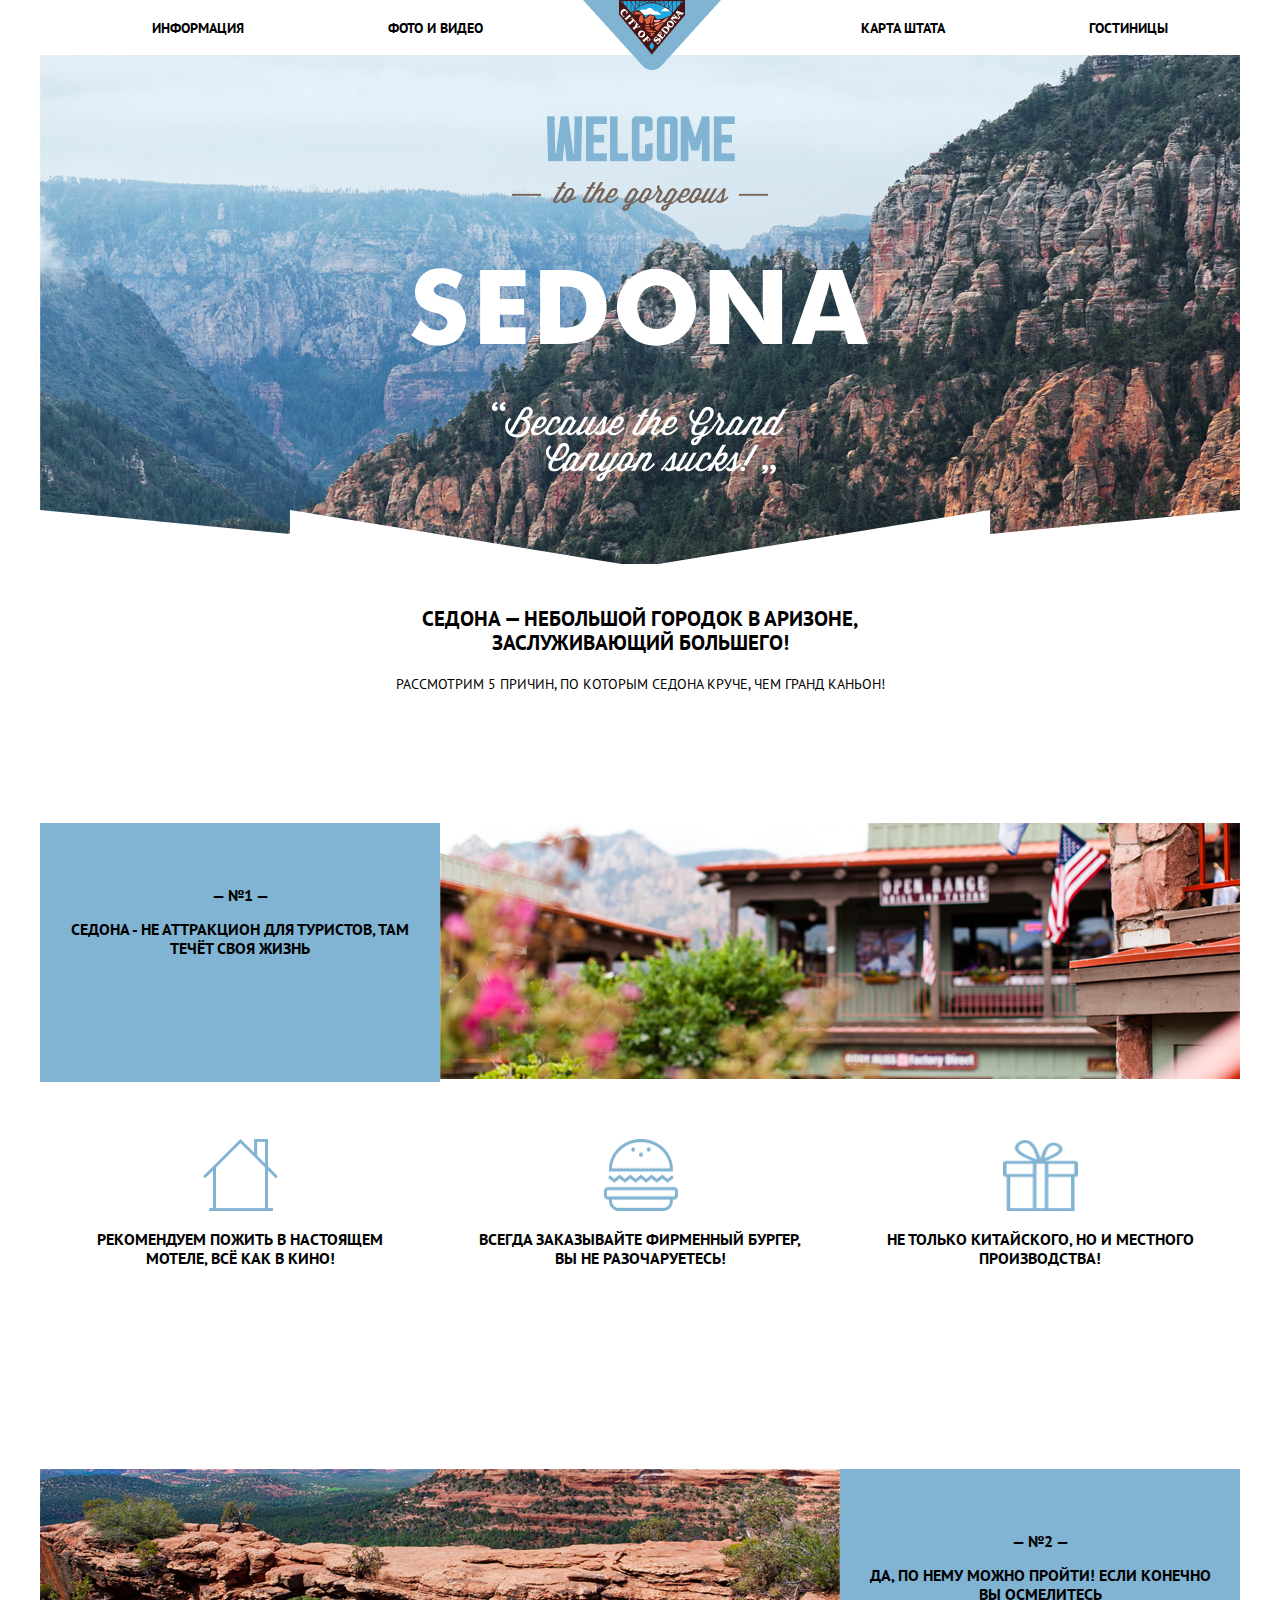
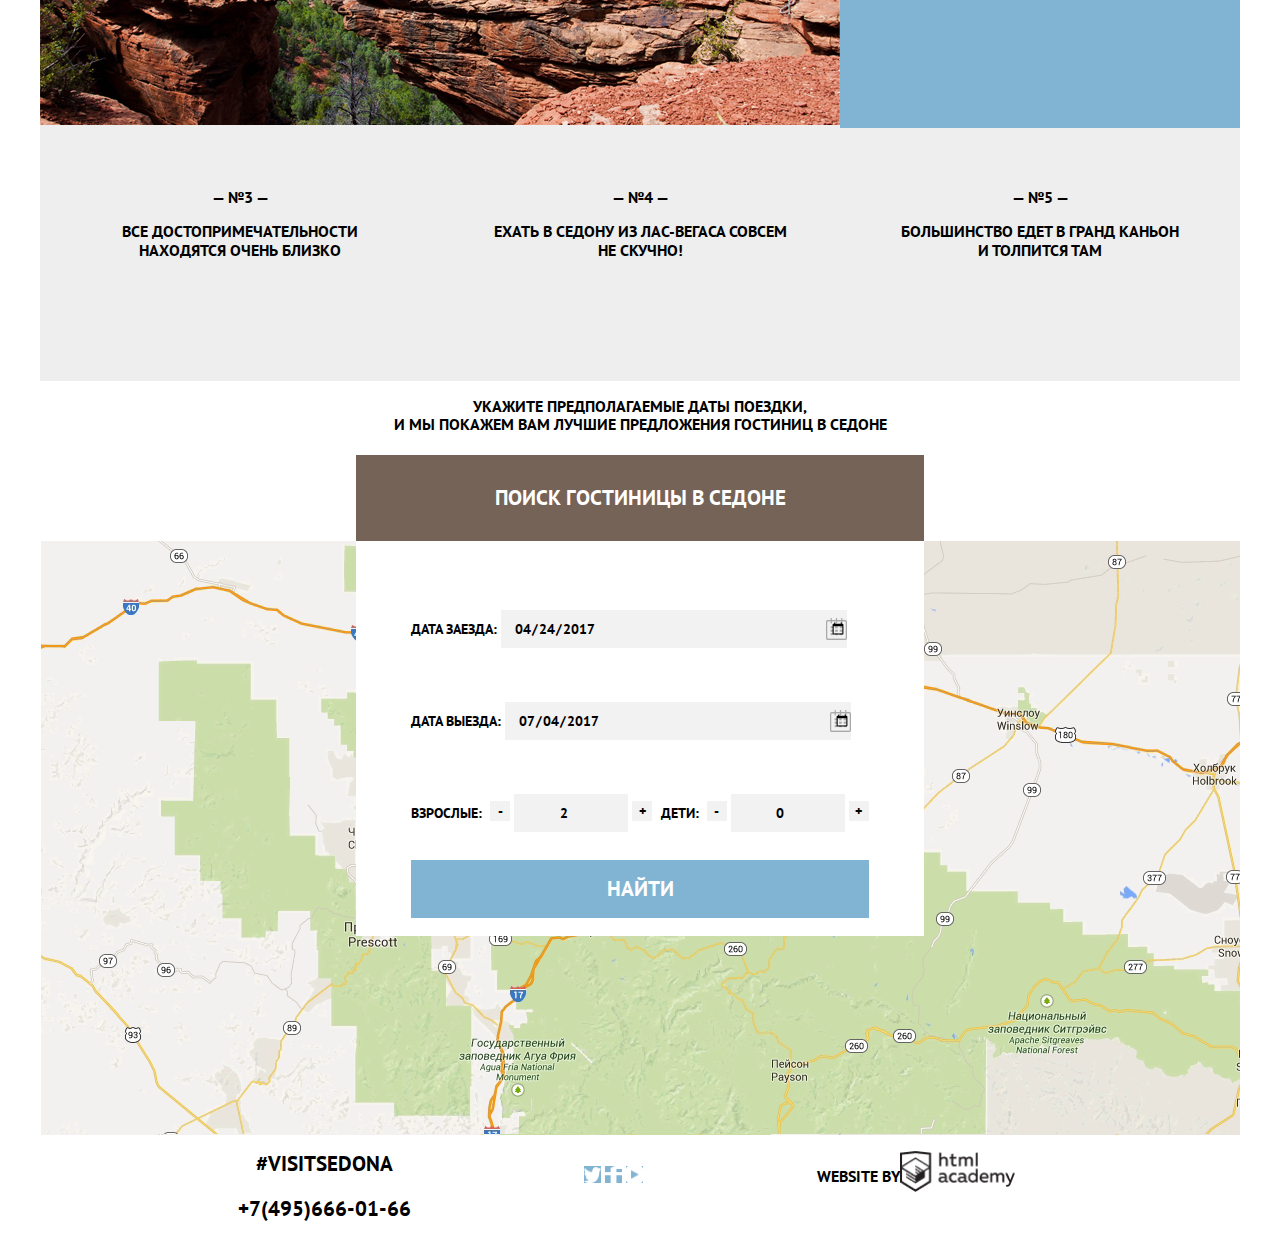
==== index.html @ da7f5125 "на проверку 2" ====
<!DOCTYPE html>
<html class="page" lang="ru">

<head>
  <meta charset="utf-8">
  <title>HTML Academy: Седона</title>
  <link rel="icon" href="favicon.ico">
  <link rel="icon" href="icon.svg" type="image/svg+xml">
  <link rel="apple-touch-icon" href="apple.png">
  <link rel="manifest" href="manifest.webmanifest">
  <link rel="stylesheet" href="css/normalize.css">
  <link href="https://fonts.googleapis.com/css2?family=PT+Sans:wght@400;700&display=swap" rel="stylesheet">
  <link rel="stylesheet" href="css/style.css">
</head>

<body class="page-body">
  <header class="header">
    <nav class="page-menu">
      <ul class="header-menu">
        <li class="header-item"><a href="#">информация</a></li>
        <li class="header-item"><a href="#">фото и видео</a></li>
      </ul>
    </nav>
    <a class="logo">
      <img src="img/logo.png" alt="Логотип сайта Sedona" style="height: 70px; width: 138px;">
    </a>
    <nav class="page-menu">
      <ul class="header-menu">
        <li class="header-item"><a href="#">Карта штата</a></li>
        <li class="header-item"><a href="/catalog.html">Гостиницы</a></li>
      </ul>
    </nav>
  </header>

  <main>
    <h1>Sedona</h1>
    <section class="welcome-content" style=background-image:url(img/bg.png)> <br>
      <p class="welcome"><img src="img/welcome.png" alt="welcome"></p>
      <p class="gorgeous"><img src="img/gorgeous.png" alt="gorgeous"></p>
      <p class="sedona"><img src="img/sedona.png" alt="sedona"></p>
      <p class="shape"><img src="img/shape.png" alt="shape"></p>
    </section>

    <section class="content">
      <p class="content-title">Седона — небольшой городок в Аризоне,<br>заслуживающий большего!</p>
      <p class="content-text">Рассмотрим 5 причин, по которым Седона круче, чем гранд каньон!</p>
    </section>
    <section class="services">
      <div class="sity">
        <div class="services-text-first">
          <h2>Настоящий <br>городок</h2>
          <p>— №1 —</p>
          <p>Седона - не аттракцион для туристов, там <br>течёт своя жизнь</p>
        </div>
        <p class="img-sity"><img src="img/sity.png" alt="sity" style="width:800px; height:256px"></p>
      </div>
    </section>
    <section class="services-items">
      <article class="services-item">
        <div class="servises-servises">
          <img src="img/home.png" alt="home" style="width:75px; height:72px">
          <h2>Жилье</h2>
          <p>Рекомендуем пожить в настоящем <br> мотеле, всё как в кино!</p>
        </div>
      </article>
      <article class="services-item">
        <div class="services-img"><img src="img/food.png" alt="food" style="width:75px; height:72px"></div>
        <div class="services-text">
          <h2>Еда</h2>
          <p>Всегда заказывайте фирменный бургер,<br> вы не разочаруетесь!</p>
        </div>
      </article>
      <article class="services-item">
        <div class="services-img"><img src="img/souvenir.png" alt="souvenir" style="width:75px; height:72px"></div>
        <div class="services-text">
          <h2>Сувениры</h2>
          <p>Не только китайского, но и местного <br>производства!</p>
        </div>
      </article>
    </section>
    <section class="services">
      <div class="bridge">
        <p class="img-bridge"><img src="img/bridge.png" alt="bridge" style="width:800px; height:256px;"></p>
        <div class="services-text-second">
          <h2>Там есть Мост дьявола</h2>
          <p>— №2 —</p>
          <p>Да, по нему можно пройти! Если конечно <br>вы осмелитесь</p>
        </div>
      </div>
    </section>
    <section class="services-text-item">
      <div class="text>">
        <h2>небольшая <br> площадь</h2>
        <p>— №3 —</p>
        <p>Все достопримечательности <br> находятся очень близко</p>
      </div>
      <div class="text">
        <h2>Красивая <br> дорога</h2>
        <p>— №4 —</p>
        <p>Ехать в седону из лас-вегаса совсем <br>не скучно!</p>
      </div>
      <div class="text">
        <h2>Мало <br> туристов</h2>
        <p>— №5 —</p>
        <p>Большинство едет в гранд каньон <br>и толпится там</p>
      </div>
    </section>
    <section class="content-item">
      <h2>Заинтересовались?</h2>
      <p>Укажите предполагаемые даты поездки,<br> и мы покажем вам лучшие предложения гостиниц в Седоне</p>
    </section>
    <section class="search">
      <div class="search-hotel">
        <h3>Поиск гостиницы в седоне</h3>
      </div>

      <section class="form-modal" style="background-image:url(img/map.png)">
        <div class="modal-content">
          <form class="modal-form" action="https://echo.htmlacademy.ru" method="post">
            <p class="modal-in">
              <label for="date-in">Дата заезда:</label>
              <input id="date-in" type="date" name="data" value="2017-04-24">
            </p>
            <br>
            <p class="modal-out">
              <label for="date-out">Дата выезда:</label>
              <input id="date-out" type="date" value="2017-07-04">
            </p>
            <br>
            <div class="modal-client">
              <label for="adults">Взрослые:</label>
              <p>
                <input type="submit" value="-">
                <input id="adults" type="number" name="adult" value="2">
                <input type="submit" value="+">
              </p>
              <label for="сhild">Дети:</label>
              <p>
                <input type="submit" value="-">
                <input id="child" type="number" name="children" value="0">
                <input type="submit" value="+">
              </p>
            </div>
            <p>
              <button class="modal-btn" type="submit">Найти</button>
            </p>
          </form>
        </div>
      </section>
    </section>
  </main>
  <footer class="footer-main">
    <nav class="footer-section">
      <div class="phone">
        <p>#visitsedona</p>
        <a class="phone-item" href="tel:+7(495)666-01-66">+7(495)666-01-66</a>
      </div>
      <div class="footer-img">
        <a href="https://twitter.com">
          <img class="footer-img-item" src="img/twitter.png" alt="твиттер" style="width:17px; height:17px;">
        </a>
        <a href="https://facebook.com"><img class="footer-img-item" src="img/facebook.png" alt="фейсбук"
            style="width:17px; height:17px;">
        </a>
        <a href="https://youtube.com"><img class="footer-img-item" src="img/youtube.png" alt="ютуб"
            style="width:17px; height:17px;">
        </a>
      </div>
      <article class="footer-from">
        <p>Website by</p>
        <img src="img/htmlacademy.png" alt="" style="width:115px; height: 41px;">
      </article>
    </nav>

  </footer>
</body>

</html>
---- css/style.css ----
*{box-sizing: border-box;}

:root{
   --basic-black: #000000;
   --basic-white: #fffffff;
   --basic-blue: #81B3D2;
   --basic-brown: #766357;
   --basic-gray: #333333;
   --basic-light-grey: #eeeeee;
   --basic-light-dark: #231F20;
}
.page{
   height: 100%;
}
.page-body{
   width: 1200px;
   font-family: 'PT Sans', sans-serif;
   font-weight: 700;
   border:0 40px 0 40px solid#F2F2F2;
   margin: 0 40px 0 40px;
   display: grid;
}
h2{
   font-weight: 700;
   display: none;
}
a{
   text-transform: uppercase;
   text-decoration: none;
   color: #000000;
}
li{
   list-style-type:none
}
.header{
   display:flex;
   justify-content: space-between;
   background-color: #ffffff;
   height: 55px;
}
.page-menu{
   display: flex;
   align-items: center;
}
.header-menu{
   display: flex;
   flex-wrap: nowrap;
}
.header-item{
   padding: 15px 72px;
   font-size: 14px;
   line-height:26px ;
}
.header-section-logo{
   height: 70px;
}
.logo{
   margin-top: 0;
   z-index: 10;
}

main{
   border:0 40px 0 40px solid#F2F2F2;
}
h1{
   display: none;
}
.welcome-content{
   text-align: center;
   height:509px;
   padding-top: 27px;
   background-repeat: no-repeat;
}
.sedona{
   margin-top: 54px;
}
.shape{
   margin-top:24px;
}
.content{
   height: 216px;
   text-align: center;
   margin-top: 43px;
   background-color: #fff;
}
.content-title{
   font-size: 21px;
   text-transform: uppercase;
   font-weight: 700;
}
.content-text{
   font-size: 14px;
   text-transform: uppercase;
   font-weight: 400;
}
.services {
   height: 256px;
}
.sity{
   display: grid;
   grid-template-columns: 1fr 2fr;
   height: 256px;
}
.img-sity{
   margin: 0 0 0 0;
}
.services-text-first {
   width: 400px;
   text-align: center;
   margin:0 0 0 0;
   background-color: #81B3D2;
   text-transform: uppercase;
   padding-top: 47px;
}
.services-items{
   height: 330px;
   display: grid;
   grid-template-columns: 1fr 1fr 1fr;
   justify-content: space-between;
   text-align: center;
   margin: 0 auto;
   text-transform: uppercase;
   padding-top: 60px;
   margin-bottom: 60px;
   background-color: #fff;
}
.bridge{
   display: grid;
   grid-template-columns: 2fr 1fr;
   justify-content: space-between;
   height: 256px;
}
.img-bridge{
   margin: 0 auto;
}
.services-text-second{
   width: 400px;
   text-align: center;
   margin: 0 auto;
   background-color: #81B3D2;
   text-transform: uppercase;
   padding-top: 47px;
}
.services-text-item{
   height:256px;
   text-align: center;
   margin: 0 auto;
   background-color: #EEEEEE;
   text-transform: uppercase;
   padding-top: 47px;  
   display: grid;
   grid-template-columns: 1fr 1fr 1fr;
   justify-content: space-between;
}
.text{
   width: 400px;
   height: 256px;
}
.content-item{
   text-transform: uppercase;
   text-align: center;
}
.search{
   text-align: center;
   margin-bottom: 0;
}
.search-hotel{
   text-align: center;
   width: 568px;
   height: 86px;
   background: #766357;
   margin: 0 auto;
   text-transform: uppercase;
   line-height: 26px;
}
.search-hotel h3{
   padding-top: 30px;
   font-weight: 700;
   color: #ffffff;
   font-size: 21px;
}
.form-modal{
   width:1199px;
   height:594px;
   margin: 0 auto;
   text-transform: uppercase;
}
.modal-content{
   width: 568px;
   height: 395px;
   margin: 0 auto;
   background: #ffffff;
   padding:55px;
   display: flex;
   flex-direction: column;
}
input{
   background: #f2f2f2;
   text-transform: uppercase;
   font-weight: 700;
   border: none;
}
.modal-form{
   font-weight: 700;
   font-size: 14px;
   line-height: 26px;
   text-align: left;
   display: flex;
   flex-direction:column;
}
.modal-in input,
.modal-out input{
   width: 346px;
   height: 38px;
   padding-left: 13px;
   background:url(../img/calendar.png);
   background-repeat: no-repeat;
   background-position:right ;
   background-color:#f2f2f2;
}
.modal-client input{
   width: 114px;
   height: 38px;
   text-align: center;
   
}
.modal-client{
   display: flex;
   align-items:center;
   justify-content: space-between;
   width: 458px;
}
input[type="submit"] {
   width: 20px; 
   height: 20px; 
   border: none;
   background-color:#f2f2f2;
}
input[type="number"] {
   border: none; 
   outline: none;
   -webkit-appearance: none;
   vertical-align: middle; 
   text-align: center;
  }
.modal-btn{
   width:458px;
   height:58px;
   background:#81B3D2;
   font-size: 21px;
   text-transform: uppercase;
   font-weight: 700;
   color: #ffffff;
   border: none;
}
.footer-main{
   height: 120px;
   padding-left: 111px;
   padding-right: 138px; 
   vertical-align: middle;
}
.footer-section{
   display: flex;
   justify-content: space-around;
   align-items: center;
   text-transform: uppercase;
   margin-top: -4px;
   
}
.footer-img-item{
  width: 46px;
  height: 48px;
  background-color: #81B3D2;
}
.footer-from{
   display: flex;
   justify-content: space-between;
}
.phone{
   font-size: 21px;
   font-weight: 700;
   text-align: center;
}
.search-catalog{
   background-image: url(../img/bgcatalog.png);
   background-repeat: no-repeat;
   height: 217px;
}
.search-form{
   display:grid;
   grid-template-columns: 1fr 1fr 2fr;
   justify-items: start;
   padding: 26px 73px 0 72px;
   color: #ffffff;
}
fieldset{
   border: none;
}
.search-infrastructure{
   text-align: left;
   padding: 0;
}
.search-housing{
   text-align: left;
   padding: 0;
}
.search-cost{
   color: #ffffff;
}
.cost{
   text-align: center;
   
}
.slider{
   width: 319px;
   margin-top: 10px;
}
.min-price input{
   color: #ffffff;
   background: transparent;
   border: 1px solid #ffffff;
   text-align: center;
   width: 158px;
   height: 36px;
}
.max-price input{
   color: #ffffff;
   background: transparent;
   border: 1px solid #ffffff;
   text-align: center;
   width: 158px;
   height: 36px;
}
.cost-button{
   color: #ffffff;
   background: transparent;
   border: 1px solid #ffffff;
   text-align: center;
   width: 137px;
   height: 36px;
   margin-top: 10px;
}
.search-result{
   height: 86px;
   display: grid;
   grid-template-columns: 135px 1fr 2fr;
   grid-gap: 29px;
   align-items: center;
   padding-left: 73px;
   text-transform: uppercase;
}
.catalog-found{
   font-weight: 700;
   font-size: 21px;
   line-height: 26px;
}
.catalog-sorting{
   display: flex;
   flex-direction: row;
}
.catalog-sort p{
   font-weight: 400;
   font-size: 14px;
   line-height: 18px;
}
.list-sorting-type {
   display: flex;
   flex-direction: row;
   flex-wrap: nowrap;
   width: 100%;
}
.list-sorting-type li{
   font-weight: 400;
   font-size: 14px;
   line-height: 18px;
   justify-self: end;
   min-width: 100px;
}
.sort-up{
   margin-right: 12px;
}
.hotel-item{
   height: 150px;
   padding-left: 73px;
   display: grid;
   grid-template-columns: 135px 1fr 2fr;
   grid-gap: 29px;
   border: 1px solid #E5E5E5;
   margin: 0;
   
}
.hotel-photo{
   padding-top: 30px;
}
.hotel-info{
   text-transform: uppercase;
}
.hotel-name{
   font-weight: 700;
   font-size: 21px;
   line-height: 26px;
   margin: 23px 0 0 0;
}
.hotel-price{
   display: flex;
   flex-direction: row;
   flex-wrap: nowrap;
   justify-content: flex-start;
   margin-top: 7px;

}
.hotel-type{
   font-weight: 400;
   font-size: 14px;
   line-height: 21px;
   margin-top: 7px;
   width: 126px;
   margin: 0;
}
.hotel-value{
   margin: 0;
   width: 126px;
   margin: 0;
}
.hotel-btn-first{
   text-transform: uppercase;
   font-weight: 700;
   font-size: 14px;
   line-height: 21px;
   color: #ffffff;
   background-color: #81B3D2;
}
.hotel-btn-second{
   text-transform: uppercase;
   font-weight: 700;
   font-size: 14px;
   line-height: 21px;
   color: #ffffff;
   background-color:#766357;
}
.hotel-rating{
   justify-self: end;
   margin-right: 73px;
   color: #81B3D2;
   padding-top: 30px;
}
.rating-value{
   color: #000000;
   font-weight: 400;
   font-size: 14px;
   line-height: 21px;
   margin-top: 47px;
   text-transform: uppercase;
}
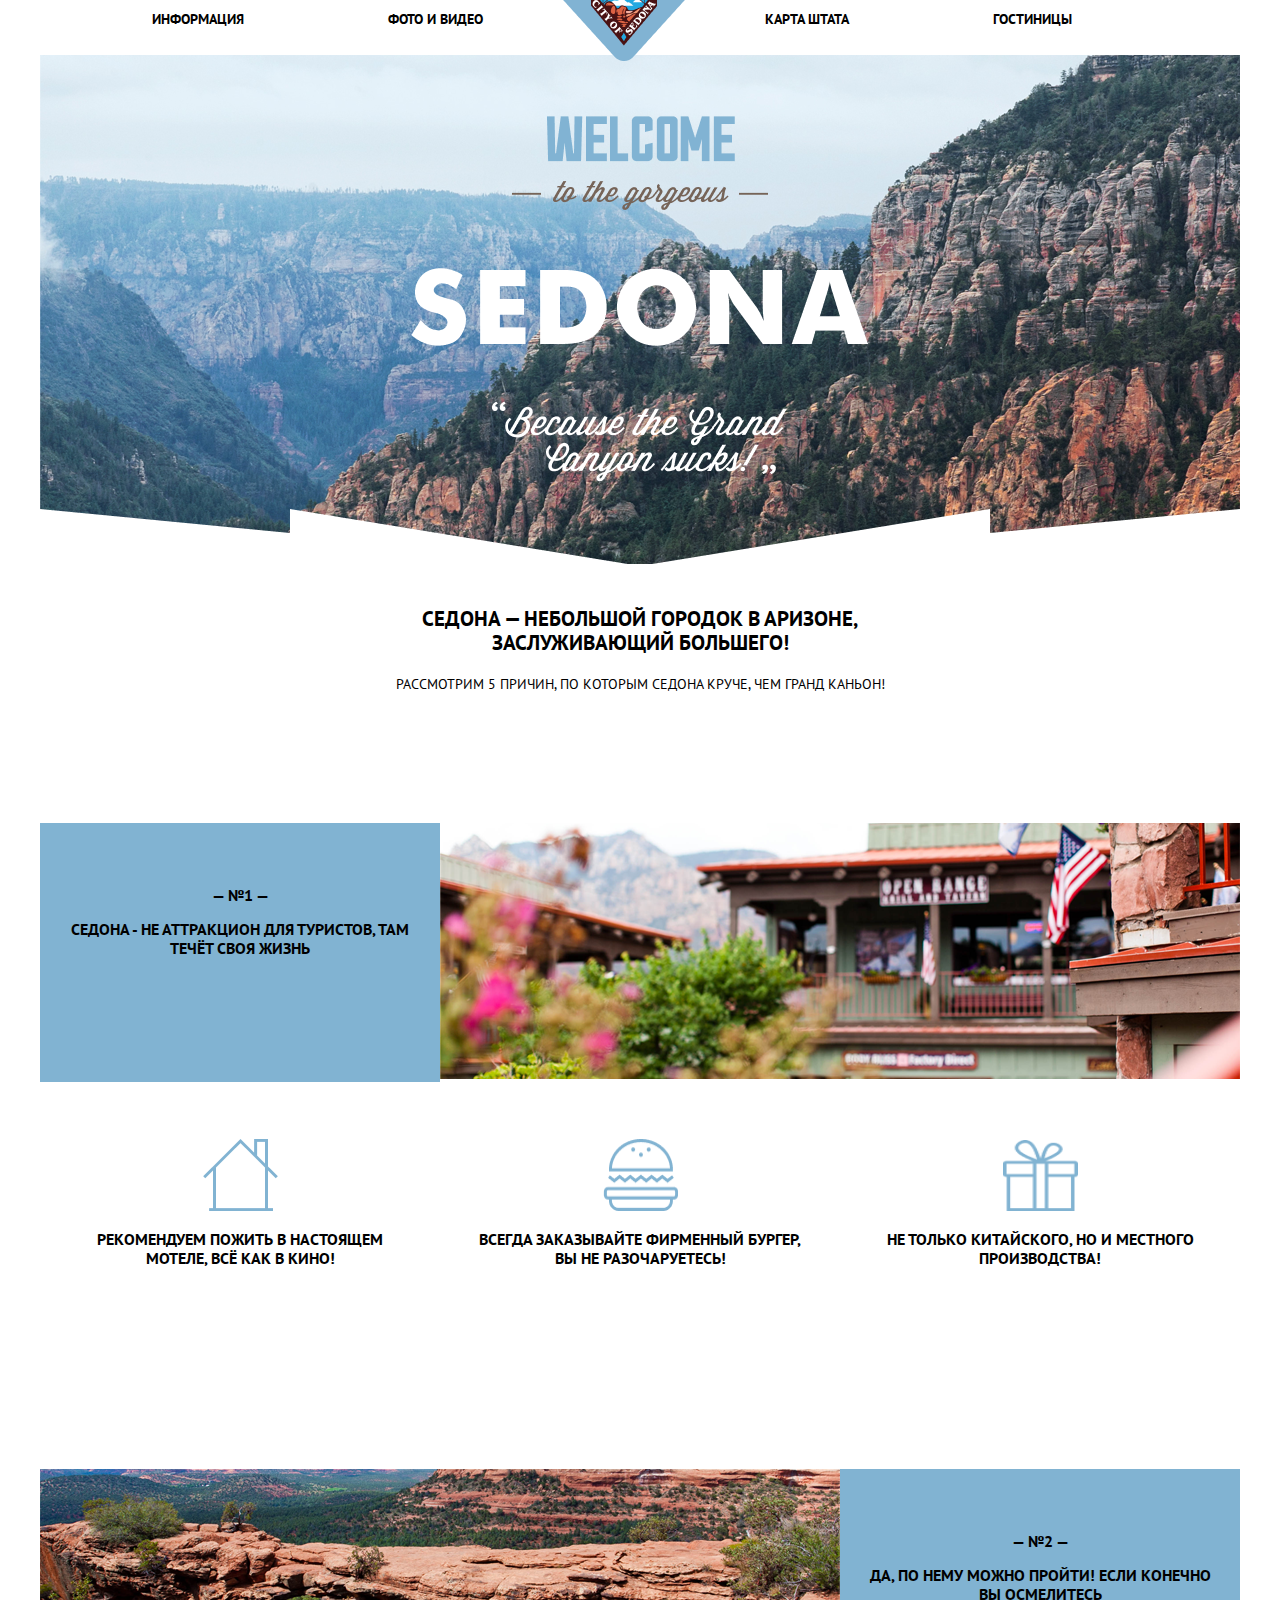
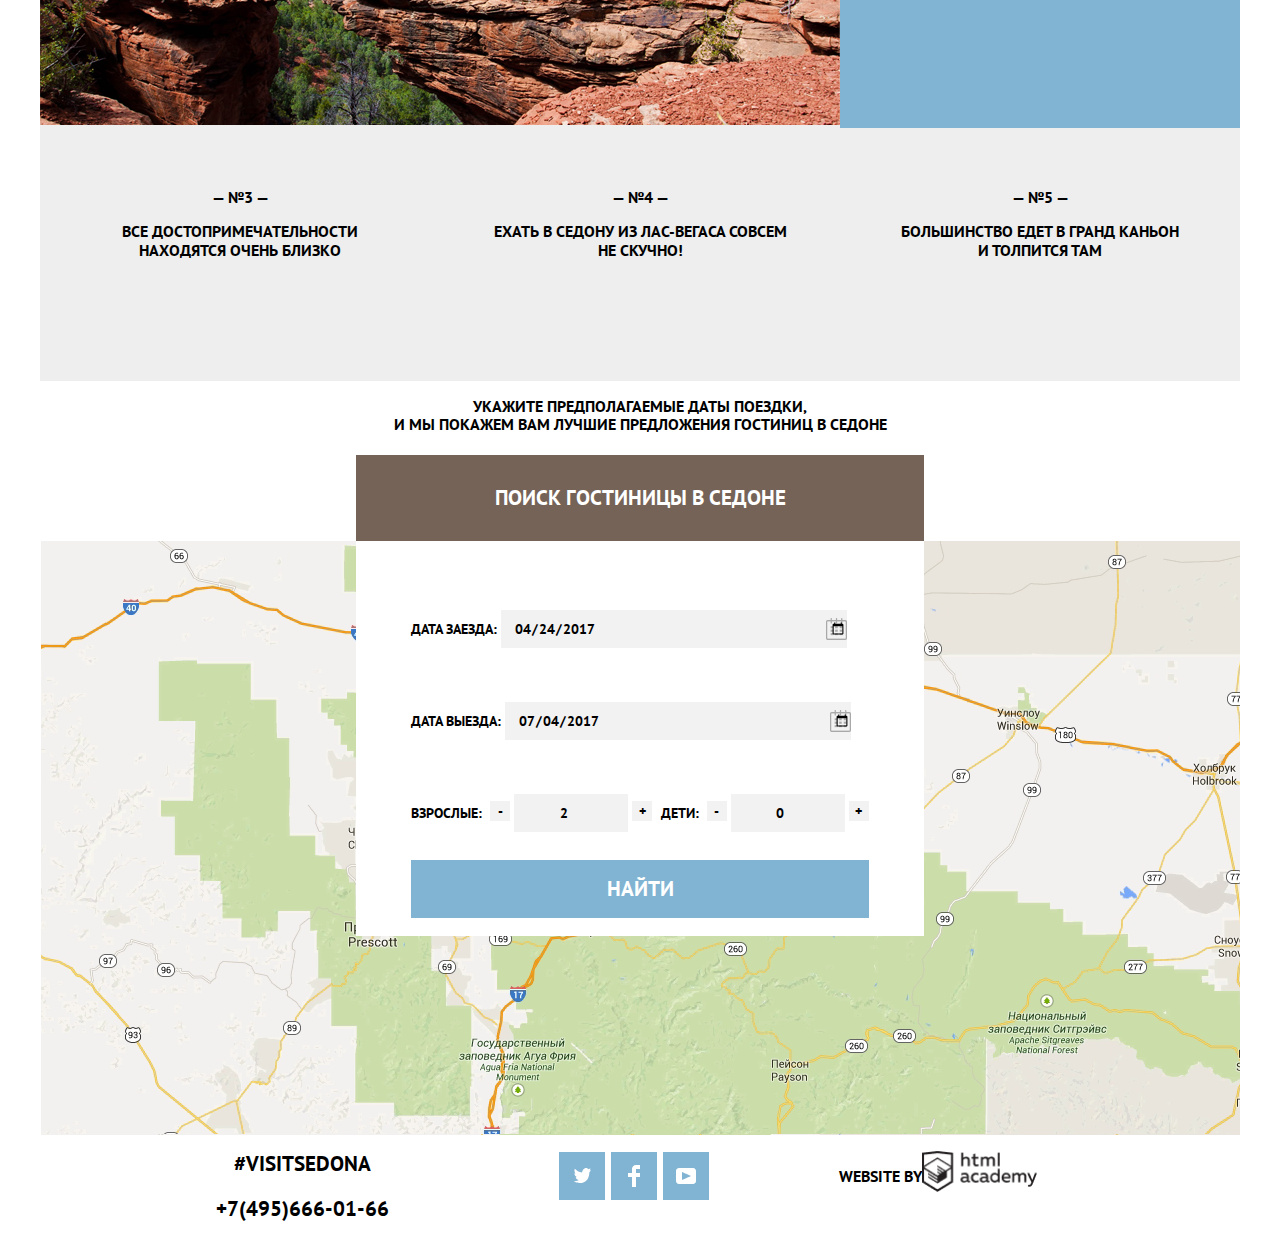
==== commit 542ea737: "поправки 1" ====
--- a/index.html
+++ b/index.html
@@ -14,18 +14,15 @@
 </head>
 
 <body class="page-body">
+
   <header class="header">
     <nav class="page-menu">
       <ul class="header-menu">
-        <li class="header-item"><a href="#">информация</a></li>
-        <li class="header-item"><a href="#">фото и видео</a></li>
-      </ul>
-    </nav>
-    <a class="logo">
-      <img src="img/logo.png" alt="Логотип сайта Sedona" style="height: 70px; width: 138px;">
-    </a>
-    <nav class="page-menu">
-      <ul class="header-menu">
+        <li class="header-item"><a href="#">Информация</a></li>
+        <li class="header-item"><a href="#">Фото и видео</a></li>
+        <a class="logo">
+          <img src="img/logo.png" alt="Логотип сайта Sedona" style="height: 70px; width: 138px;">
+        </a>
         <li class="header-item"><a href="#">Карта штата</a></li>
         <li class="header-item"><a href="/catalog.html">Гостиницы</a></li>
       </ul>
@@ -34,80 +31,82 @@
 
   <main>
     <h1>Sedona</h1>
-    <section class="welcome-content" style=background-image:url(img/bg.png)> <br>
-      <p class="welcome"><img src="img/welcome.png" alt="welcome"></p>
-      <p class="gorgeous"><img src="img/gorgeous.png" alt="gorgeous"></p>
-      <p class="sedona"><img src="img/sedona.png" alt="sedona"></p>
-      <p class="shape"><img src="img/shape.png" alt="shape"></p>
-    </section>
+    <section class="main-content">
+      <div class="welcome-content">
+        <p class="welcome"><img src="img/welcome.png" alt="welcome"></p>
+        <p class="gorgeous"><img src="img/gorgeous.png" alt="gorgeous"></p>
+        <p class="sedona"><img src="img/sedona.png" alt="sedona"></p>
+        <p class="shape"><img src="img/shape.png" alt="shape"></p>
+      </div>
 
-    <section class="content">
-      <p class="content-title">Седона — небольшой городок в Аризоне,<br>заслуживающий большего!</p>
-      <p class="content-text">Рассмотрим 5 причин, по которым Седона круче, чем гранд каньон!</p>
-    </section>
-    <section class="services">
-      <div class="sity">
-        <div class="services-text-first">
-          <h2>Настоящий <br>городок</h2>
-          <p>— №1 —</p>
-          <p>Седона - не аттракцион для туристов, там <br>течёт своя жизнь</p>
-        </div>
-        <p class="img-sity"><img src="img/sity.png" alt="sity" style="width:800px; height:256px"></p>
+      <div class="content">
+        <p class="content-title">Седона — небольшой городок в Аризоне,<br>заслуживающий большего!</p>
+        <p class="content-text">Рассмотрим 5 причин, по которым Седона круче, чем гранд каньон!</p>
       </div>
-    </section>
-    <section class="services-items">
-      <article class="services-item">
-        <div class="servises-servises">
-          <img src="img/home.png" alt="home" style="width:75px; height:72px">
-          <h2>Жилье</h2>
-          <p>Рекомендуем пожить в настоящем <br> мотеле, всё как в кино!</p>
-        </div>
-      </article>
-      <article class="services-item">
-        <div class="services-img"><img src="img/food.png" alt="food" style="width:75px; height:72px"></div>
-        <div class="services-text">
-          <h2>Еда</h2>
-          <p>Всегда заказывайте фирменный бургер,<br> вы не разочаруетесь!</p>
-        </div>
-      </article>
-      <article class="services-item">
-        <div class="services-img"><img src="img/souvenir.png" alt="souvenir" style="width:75px; height:72px"></div>
-        <div class="services-text">
-          <h2>Сувениры</h2>
-          <p>Не только китайского, но и местного <br>производства!</p>
-        </div>
-      </article>
-    </section>
-    <section class="services">
-      <div class="bridge">
-        <p class="img-bridge"><img src="img/bridge.png" alt="bridge" style="width:800px; height:256px;"></p>
-        <div class="services-text-second">
-          <h2>Там есть Мост дьявола</h2>
-          <p>— №2 —</p>
-          <p>Да, по нему можно пройти! Если конечно <br>вы осмелитесь</p>
+      <div class="services">
+        <div class="sity">
+          <div class="services-text-first">
+            <h2>Настоящий <br>городок</h2>
+            <p>— №1 —</p>
+            <p>Седона - не аттракцион для туристов, там <br>течёт своя жизнь</p>
+          </div>
+          <p class="img-sity"><img src="img/sity.png" alt="sity" style="width:800px; height:256px"></p>
         </div>
       </div>
-    </section>
-    <section class="services-text-item">
-      <div class="text>">
-        <h2>небольшая <br> площадь</h2>
-        <p>— №3 —</p>
-        <p>Все достопримечательности <br> находятся очень близко</p>
+      <div class="services-items">
+        <article class="services-item">
+          <div class="servises-servises">
+            <img src="img/home.png" alt="home" style="width:75px; height:72px">
+            <h2>Жилье</h2>
+            <p>Рекомендуем пожить в настоящем <br> мотеле, всё как в кино!</p>
+          </div>
+        </article>
+        <article class="services-item">
+          <div class="services-img"><img src="img/food.png" alt="food" style="width:75px; height:72px"></div>
+          <div class="services-text">
+            <h2>Еда</h2>
+            <p>Всегда заказывайте фирменный бургер,<br> вы не разочаруетесь!</p>
+          </div>
+        </article>
+        <article class="services-item">
+          <div class="services-img"><img src="img/souvenir.png" alt="souvenir" style="width:75px; height:72px"></div>
+          <div class="services-text">
+            <h2>Сувениры</h2>
+            <p>Не только китайского, но и местного <br>производства!</p>
+          </div>
+        </article>
       </div>
-      <div class="text">
-        <h2>Красивая <br> дорога</h2>
-        <p>— №4 —</p>
-        <p>Ехать в седону из лас-вегаса совсем <br>не скучно!</p>
+      <div class="services">
+        <div class="bridge">
+          <p class="img-bridge"><img src="img/bridge.png" alt="bridge" style="width:800px; height:256px;"></p>
+          <div class="services-text-second">
+            <h2>Там есть Мост дьявола</h2>
+            <p>— №2 —</p>
+            <p>Да, по нему можно пройти! Если конечно <br>вы осмелитесь</p>
+          </div>
+        </div>
       </div>
-      <div class="text">
-        <h2>Мало <br> туристов</h2>
-        <p>— №5 —</p>
-        <p>Большинство едет в гранд каньон <br>и толпится там</p>
+      <div class="services-text-item">
+        <div class="text>">
+          <h2>Небольшая <br> площадь</h2>
+          <p>— №3 —</p>
+          <p>Все достопримечательности <br> находятся очень близко</p>
+        </div>
+        <div class="text">
+          <h2>Красивая <br> дорога</h2>
+          <p>— №4 —</p>
+          <p>Ехать в седону из лас-вегаса совсем <br>не скучно!</p>
+        </div>
+        <div class="text">
+          <h2>Мало <br> туристов</h2>
+          <p>— №5 —</p>
+          <p>Большинство едет в гранд каньон <br>и толпится там</p>
+        </div>
       </div>
-    </section>
-    <section class="content-item">
-      <h2>Заинтересовались?</h2>
-      <p>Укажите предполагаемые даты поездки,<br> и мы покажем вам лучшие предложения гостиниц в Седоне</p>
+      <div class="content-item">
+        <h2>Заинтересовались?</h2>
+        <p>Укажите предполагаемые даты поездки,<br> и мы покажем вам лучшие предложения гостиниц в Седоне</p>
+      </div>
     </section>
     <section class="search">
       <div class="search-hotel">
@@ -149,30 +148,25 @@
       </section>
     </section>
   </main>
+
   <footer class="footer-main">
     <nav class="footer-section">
       <div class="phone">
         <p>#visitsedona</p>
         <a class="phone-item" href="tel:+7(495)666-01-66">+7(495)666-01-66</a>
       </div>
-      <div class="footer-img">
-        <a href="https://twitter.com">
-          <img class="footer-img-item" src="img/twitter.png" alt="твиттер" style="width:17px; height:17px;">
-        </a>
-        <a href="https://facebook.com"><img class="footer-img-item" src="img/facebook.png" alt="фейсбук"
-            style="width:17px; height:17px;">
-        </a>
-        <a href="https://youtube.com"><img class="footer-img-item" src="img/youtube.png" alt="ютуб"
-            style="width:17px; height:17px;">
-        </a>
-      </div>
-      <article class="footer-from">
+      <ul class="footer-img">
+        <li class="footer-img-first"><a href="https://twitter.com"></a></li>
+        <li class="footer-img-second"><a href="https://facebook.com"></a></li>
+        <li class="footer-img-third"><a href="https://youtube.com"></a></li>
+      </ul>
+      <div class="footer-from">
         <p>Website by</p>
         <img src="img/htmlacademy.png" alt="" style="width:115px; height: 41px;">
-      </article>
+      </div>
     </nav>
+  </footer>
 
-  </footer>
 </body>
 
 </html>
--- a/css/style.css
+++ b/css/style.css
@@ -9,8 +9,21 @@
    --basic-light-grey: #eeeeee;
    --basic-light-dark: #231F20;
 }
+.visually-hidden {
+   position: absolute;
+   width: 1px;
+   height: 1px;
+   margin: -1px;
+   border: 0;
+   padding: 0;
+   white-space: nowrap;
+   clip-path: inset(100%);
+   clip: rect(0 0 0 0);
+   overflow: hidden;
+ }
 .page{
    height: 100%;
+   min-width: 1200px;
 }
 .page-body{
    width: 1200px;
@@ -19,6 +32,8 @@
    border:0 40px 0 40px solid#F2F2F2;
    margin: 0 40px 0 40px;
    display: grid;
+   grid-template-rows: min-content 1fr min-content;
+   box-shadow: rgba(255, 255, 255, 1);
 }
 h2{
    font-weight: 700;
@@ -28,9 +43,14 @@
    text-transform: uppercase;
    text-decoration: none;
    color: #000000;
+
 }
 li{
    list-style-type:none
+}
+img{
+   max-width: 100%;
+   height: auto;
 }
 .header{
    display:flex;
@@ -58,7 +78,6 @@
    margin-top: 0;
    z-index: 10;
 }
-
 main{
    border:0 40px 0 40px solid#F2F2F2;
 }
@@ -68,7 +87,8 @@
 .welcome-content{
    text-align: center;
    height:509px;
-   padding-top: 27px;
+   padding-top: 45px;
+   background-image: url("../img/bg.png");
    background-repeat: no-repeat;
 }
 .sedona{
@@ -213,7 +233,7 @@
    width: 346px;
    height: 38px;
    padding-left: 13px;
-   background:url(../img/calendar.png);
+   background:url("../img/calendar.png");
    background-repeat: no-repeat;
    background-position:right ;
    background-color:#f2f2f2;
@@ -267,10 +287,36 @@
    margin-top: -4px;
    
 }
-.footer-img-item{
-  width: 46px;
-  height: 48px;
-  background-color: #81B3D2;
+.footer-img{
+display: flex;
+  align-items: center;
+}
+.footer-img-first{
+   background-image: url("../img/twitter.svg");
+   background-repeat: no-repeat;
+   width: 46px;
+   height: 48px;
+   background-color: #81B3D2;
+   background-position: center;
+   margin-right: 6px;
+   
+}
+.footer-img-second{
+   background-image: url("../img/facebook.png");
+   background-repeat: no-repeat;
+   width: 46px;
+   height: 48px;
+   background-color: #81B3D2;
+   background-position: center;
+   margin-right: 6px;
+}
+.footer-img-third{
+   background-image: url("../img/youtube.png");
+   background-repeat: no-repeat;
+   width: 46px;
+   height: 48px;
+   background-color: #81B3D2;
+   background-position: center;
 }
 .footer-from{
    display: flex;
@@ -282,7 +328,7 @@
    text-align: center;
 }
 .search-catalog{
-   background-image: url(../img/bgcatalog.png);
+   background-image: url("../img/bgcatalog.png");
    background-repeat: no-repeat;
    height: 217px;
 }
@@ -379,6 +425,9 @@
 .sort-up{
    margin-right: 12px;
 }
+.hotel-list{
+   padding: 0;
+}
 .hotel-item{
    height: 150px;
    padding-left: 73px;
@@ -395,6 +444,17 @@
 .hotel-info{
    text-transform: uppercase;
 }
+.hotel-first{
+   background: #81B3D2;
+   color: #ffffff;
+   padding: 3px 17px;
+}
+.hotel-second{
+   background: #766357;
+   color: #ffffff;
+   padding: 3px 17px;
+
+}
 .hotel-name{
    font-weight: 700;
    font-size: 21px;
@@ -443,6 +503,7 @@
    margin-right: 73px;
    color: #81B3D2;
    padding-top: 30px;
+   text-align: right;
 }
 .rating-value{
    color: #000000;
@@ -451,4 +512,7 @@
    line-height: 21px;
    margin-top: 47px;
    text-transform: uppercase;
-}
+   background-color: #F2F2F2;
+   padding: 3px 15px;
+   
+}
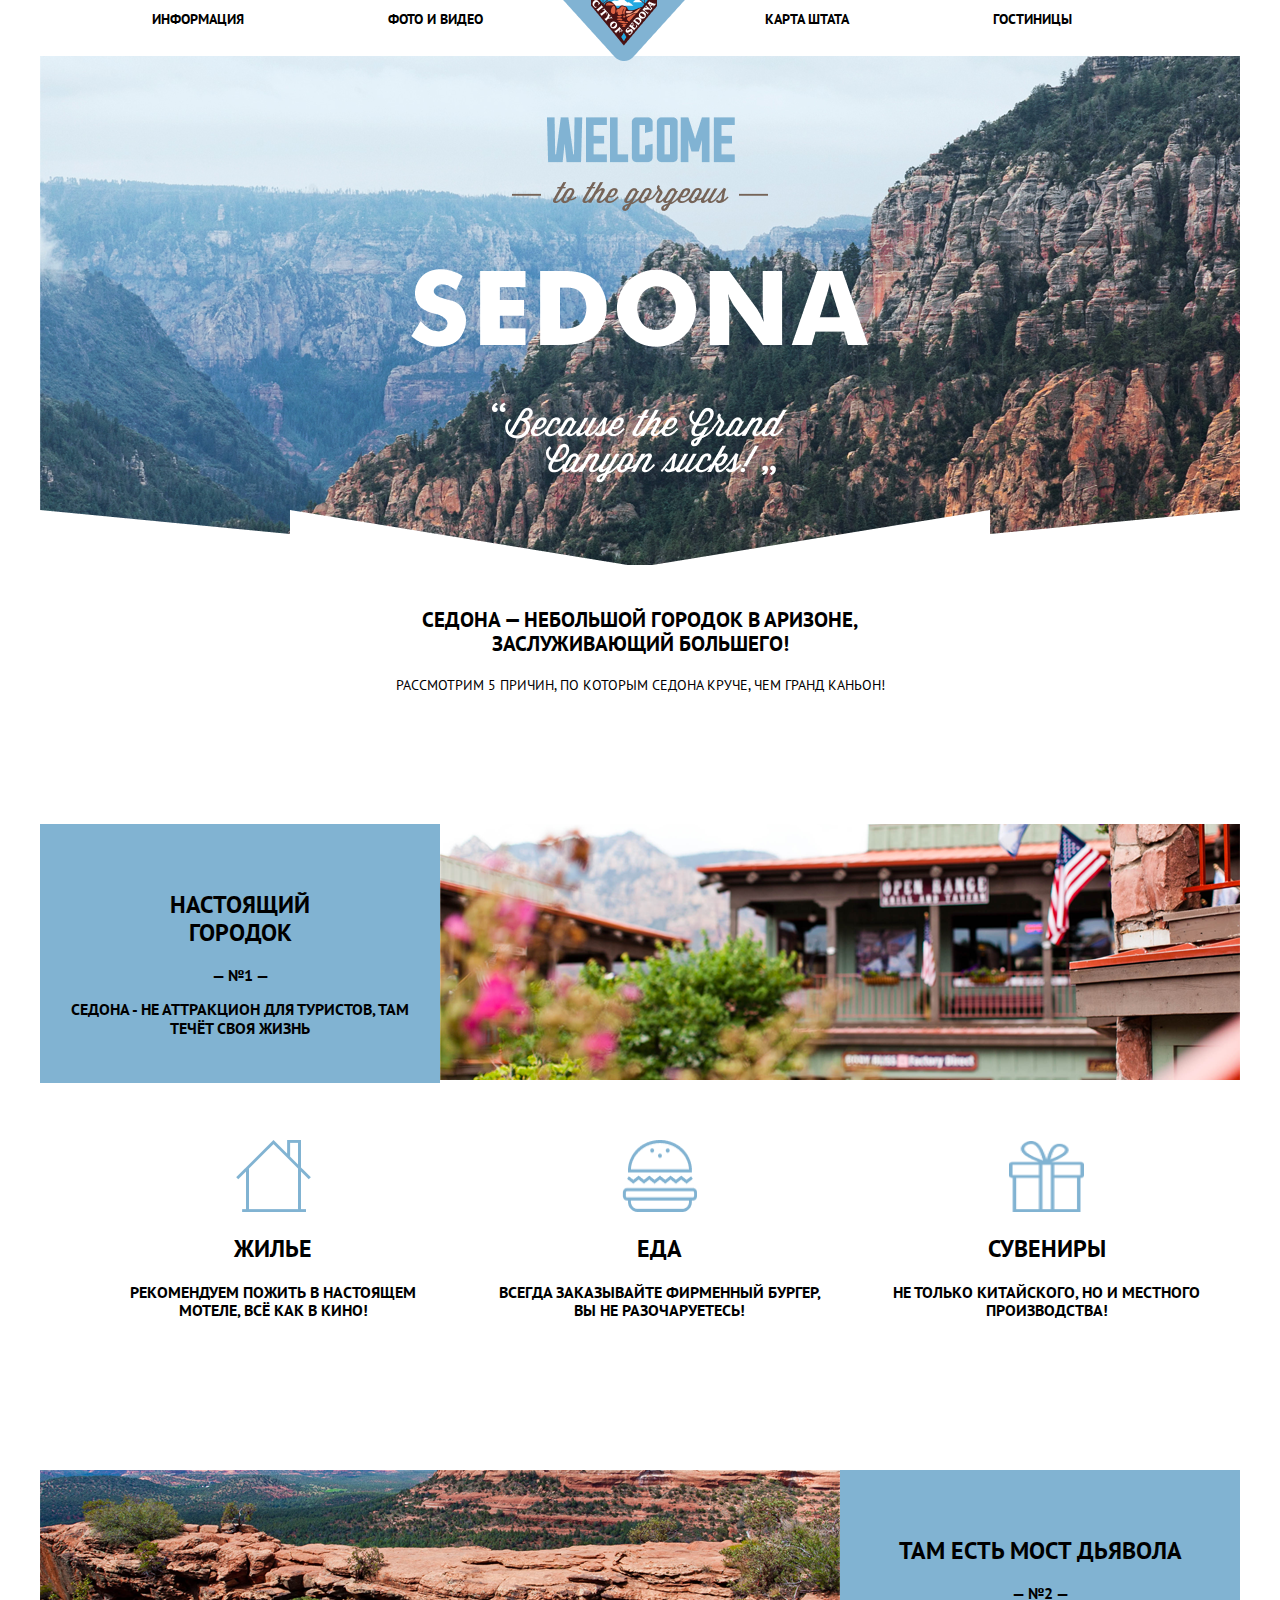
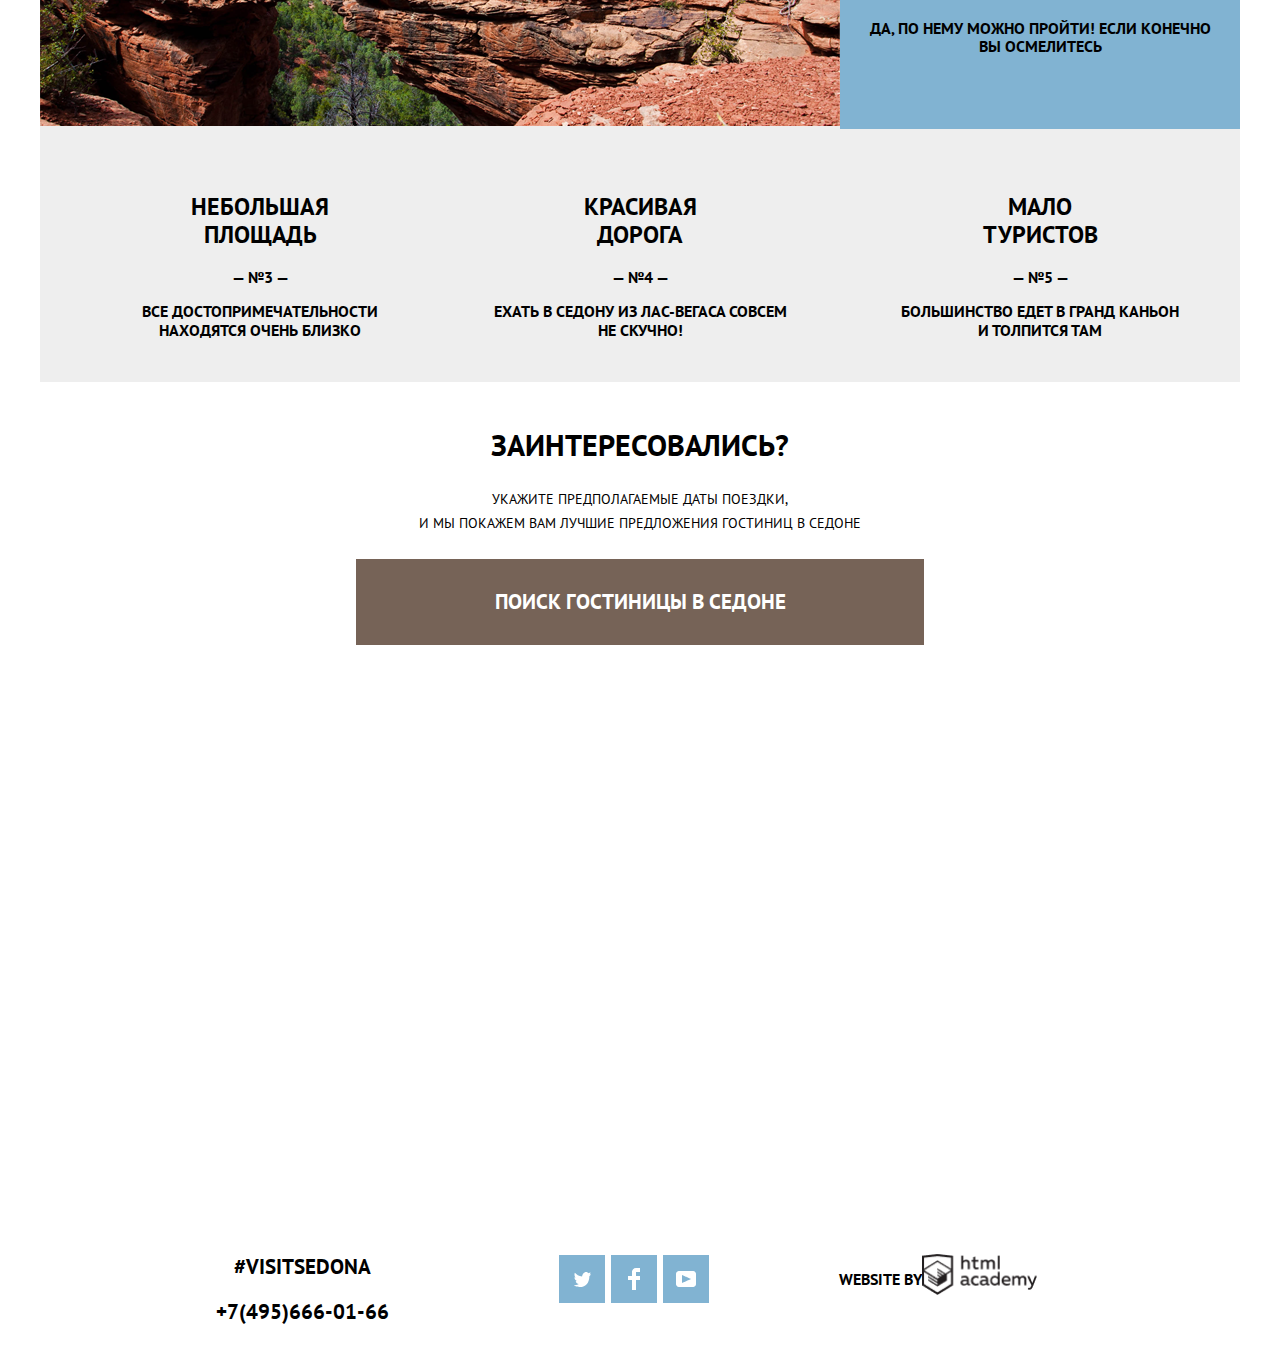
==== commit ec0b4ab5: "поправка modal  и map" ====
--- a/index.html
+++ b/index.html
@@ -21,7 +21,7 @@
         <li class="header-item"><a href="#">Информация</a></li>
         <li class="header-item"><a href="#">Фото и видео</a></li>
         <a class="logo">
-          <img src="img/logo.png" alt="Логотип сайта Sedona" style="height: 70px; width: 138px;">
+          <img src="img/logo.png" alt="Логотип сайта Sedona">
         </a>
         <li class="header-item"><a href="#">Карта штата</a></li>
         <li class="header-item"><a href="/catalog.html">Гостиницы</a></li>
@@ -53,29 +53,29 @@
           <p class="img-sity"><img src="img/sity.png" alt="sity" style="width:800px; height:256px"></p>
         </div>
       </div>
-      <div class="services-items">
-        <article class="services-item">
+      <ul class="services-items">
+        <li class="services-item">
           <div class="servises-servises">
             <img src="img/home.png" alt="home" style="width:75px; height:72px">
             <h2>Жилье</h2>
             <p>Рекомендуем пожить в настоящем <br> мотеле, всё как в кино!</p>
           </div>
-        </article>
-        <article class="services-item">
+        </li>
+        <li class="services-item">
           <div class="services-img"><img src="img/food.png" alt="food" style="width:75px; height:72px"></div>
           <div class="services-text">
             <h2>Еда</h2>
             <p>Всегда заказывайте фирменный бургер,<br> вы не разочаруетесь!</p>
           </div>
-        </article>
-        <article class="services-item">
+        </li>
+        <li class="services-item">
           <div class="services-img"><img src="img/souvenir.png" alt="souvenir" style="width:75px; height:72px"></div>
           <div class="services-text">
             <h2>Сувениры</h2>
             <p>Не только китайского, но и местного <br>производства!</p>
           </div>
-        </article>
-      </div>
+        </li>
+      </ul>
       <div class="services">
         <div class="bridge">
           <p class="img-bridge"><img src="img/bridge.png" alt="bridge" style="width:800px; height:256px;"></p>
@@ -86,66 +86,73 @@
           </div>
         </div>
       </div>
-      <div class="services-text-item">
-        <div class="text>">
+      <ul class="services-text-item">
+        <li class="text>">
           <h2>Небольшая <br> площадь</h2>
           <p>— №3 —</p>
           <p>Все достопримечательности <br> находятся очень близко</p>
-        </div>
-        <div class="text">
+        </li>
+        <li class="text">
           <h2>Красивая <br> дорога</h2>
           <p>— №4 —</p>
           <p>Ехать в седону из лас-вегаса совсем <br>не скучно!</p>
-        </div>
-        <div class="text">
+        </li>
+        <li class="text">
           <h2>Мало <br> туристов</h2>
           <p>— №5 —</p>
           <p>Большинство едет в гранд каньон <br>и толпится там</p>
-        </div>
+        </li>
+      </ul>
+    </section>
+
+    <section class="search">
+      <div class="search-hotel">
+        <p class="search-title">Заинтересовались?</p>
+        <p class="search-text">Укажите предполагаемые даты поездки,<br> и мы покажем вам лучшие предложения гостиниц в
+          Седоне</p>
+        <a class="search-modal" href="#form-modal-window">Поиск гостиницы в седоне</a>
       </div>
-      <div class="content-item">
-        <h2>Заинтересовались?</h2>
-        <p>Укажите предполагаемые даты поездки,<br> и мы покажем вам лучшие предложения гостиниц в Седоне</p>
+      <iframe
+        src="https://www.google.com/maps/embed?pb=!1m18!1m12!1m3!1d209540.72208672512!2d-111.93530069597175!3d34.85437335636785!2m3!1f0!2f0!3f0!3m2!1i1024!2i768!4f13.1!3m3!1m2!1s0x872da132f942b00d%3A0x5548c523fa6c8efd!2z0KHQtdC00L7QvdCwLCDQkNGA0LjQt9C-0L3QsCA4NjMzNiwg0KHQqNCQ!5e0!3m2!1sru!2sru!4v1616126297372!5m2!1sru!2sru"
+        width="1200" height="594" style="border:0;" allowfullscreen="" loading="lazy">
+      </iframe>
       </div>
     </section>
-    <section class="search">
-      <div class="search-hotel">
-        <h3>Поиск гостиницы в седоне</h3>
+    <section class="form-modal" id="form-modal-window">
+
+      <div class="modal-content">
+        <a href="#close-window" class="close-window">X</a>
+        <form class="modal-form" action="https://echo.htmlacademy.ru" method="post">
+          <p class="modal-in">
+            <label for="date-in">Дата заезда:</label>
+            <input id="date-in" type="date" name="data" value="2017-04-24">
+          </p>
+          <br>
+          <p class="modal-out">
+            <label for="date-out">Дата выезда:</label>
+            <input id="date-out" type="date" value="2017-07-04">
+          </p>
+          <br>
+          <div class="modal-client">
+            <label for="adults">Взрослые:</label>
+            <p>
+              <input type="submit" value="-">
+              <input id="adults" type="number" name="adult" value="2">
+              <input type="submit" value="+">
+            </p>
+            <label for="сhild">Дети:</label>
+            <p>
+              <input type="submit" value="-">
+              <input id="child" type="number" name="children" value="0">
+              <input type="submit" value="+">
+            </p>
+          </div>
+          <div>
+            <a class="modal-btn" href="#">Найти</a>
+          </div>
+        </form>
       </div>
-
-      <section class="form-modal" style="background-image:url(img/map.png)">
-        <div class="modal-content">
-          <form class="modal-form" action="https://echo.htmlacademy.ru" method="post">
-            <p class="modal-in">
-              <label for="date-in">Дата заезда:</label>
-              <input id="date-in" type="date" name="data" value="2017-04-24">
-            </p>
-            <br>
-            <p class="modal-out">
-              <label for="date-out">Дата выезда:</label>
-              <input id="date-out" type="date" value="2017-07-04">
-            </p>
-            <br>
-            <div class="modal-client">
-              <label for="adults">Взрослые:</label>
-              <p>
-                <input type="submit" value="-">
-                <input id="adults" type="number" name="adult" value="2">
-                <input type="submit" value="+">
-              </p>
-              <label for="сhild">Дети:</label>
-              <p>
-                <input type="submit" value="-">
-                <input id="child" type="number" name="children" value="0">
-                <input type="submit" value="+">
-              </p>
-            </div>
-            <p>
-              <button class="modal-btn" type="submit">Найти</button>
-            </p>
-          </form>
-        </div>
-      </section>
+      <div class="map-responsive">
     </section>
   </main>
 
@@ -162,11 +169,11 @@
       </ul>
       <div class="footer-from">
         <p>Website by</p>
-        <img src="img/htmlacademy.png" alt="" style="width:115px; height: 41px;">
+        <a href="https://htmlacademy.ru/intensive/htmlcss"><img src="img/htmlacademy.png" alt="Логотип Академии"
+            style="width:115px; height: 41px;"></a>
       </div>
     </nav>
   </footer>
-
 </body>
 
 </html>
--- a/css/style.css
+++ b/css/style.css
@@ -6,8 +6,9 @@
    --basic-blue: #81B3D2;
    --basic-brown: #766357;
    --basic-gray: #333333;
-   --basic-light-grey: #eeeeee;
+   --basic-dark-grey: #eeeeee;
    --basic-light-dark: #231F20;
+   --basic-light-grey: #F2F2F2;
 }
 .visually-hidden {
    position: absolute;
@@ -21,6 +22,12 @@
    clip: rect(0 0 0 0);
    overflow: hidden;
  }
+ .header-menu a:hover{
+   color: var(--basic-blue );
+}
+.header-menu a:focus{
+   color: var(--basic-brown);
+}
 .page{
    height: 100%;
    min-width: 1200px;
@@ -29,21 +36,26 @@
    width: 1200px;
    font-family: 'PT Sans', sans-serif;
    font-weight: 700;
-   border:0 40px 0 40px solid#F2F2F2;
+   border:0 40px 0 40px solid var(--basic-light-grey);
    margin: 0 40px 0 40px;
    display: grid;
    grid-template-rows: min-content 1fr min-content;
    box-shadow: rgba(255, 255, 255, 1);
 }
+h1 {
+   display: none;
+}
 h2{
    font-weight: 700;
+}
+h3{
    display: none;
-}
+}   
+
 a{
    text-transform: uppercase;
    text-decoration: none;
-   color: #000000;
-
+   color: var(--basic-black);
 }
 li{
    list-style-type:none
@@ -55,8 +67,8 @@
 .header{
    display:flex;
    justify-content: space-between;
-   background-color: #ffffff;
-   height: 55px;
+   background-color: var(--basic-white);
+   height: 56px;
 }
 .page-menu{
    display: flex;
@@ -74,41 +86,39 @@
 .header-section-logo{
    height: 70px;
 }
-.logo{
+.logo {
    margin-top: 0;
    z-index: 10;
 }
-main{
-   border:0 40px 0 40px solid#F2F2F2;
-}
-h1{
-   display: none;
-}
-.welcome-content{
+main {
+   border:0 40px 0 40px solid var(--basic-light-grey);
+}
+
+.welcome-content {
    text-align: center;
    height:509px;
    padding-top: 45px;
    background-image: url("../img/bg.png");
    background-repeat: no-repeat;
 }
-.sedona{
+.sedona {
    margin-top: 54px;
 }
-.shape{
+.shape {
    margin-top:24px;
 }
-.content{
+.content {
    height: 216px;
    text-align: center;
    margin-top: 43px;
-   background-color: #fff;
-}
-.content-title{
+   background-color: var(--basic-white);
+}
+.content-title {
    font-size: 21px;
    text-transform: uppercase;
    font-weight: 700;
 }
-.content-text{
+.content-text {
    font-size: 14px;
    text-transform: uppercase;
    font-weight: 400;
@@ -116,23 +126,23 @@
 .services {
    height: 256px;
 }
-.sity{
+.sity {
    display: grid;
    grid-template-columns: 1fr 2fr;
    height: 256px;
 }
-.img-sity{
+.img-sity {
    margin: 0 0 0 0;
 }
 .services-text-first {
    width: 400px;
    text-align: center;
    margin:0 0 0 0;
-   background-color: #81B3D2;
+   background-color: var(--basic-blue);
    text-transform: uppercase;
    padding-top: 47px;
 }
-.services-items{
+.services-items {
    height: 330px;
    display: grid;
    grid-template-columns: 1fr 1fr 1fr;
@@ -142,85 +152,117 @@
    text-transform: uppercase;
    padding-top: 60px;
    margin-bottom: 60px;
-   background-color: #fff;
-}
-.bridge{
+   background-color: var(--basic-white);
+}
+.bridge {
    display: grid;
    grid-template-columns: 2fr 1fr;
    justify-content: space-between;
    height: 256px;
 }
-.img-bridge{
-   margin: 0 auto;
-}
-.services-text-second{
+.img-bridge {
+   margin: 0 auto;
+}
+.services-text-second {
    width: 400px;
    text-align: center;
    margin: 0 auto;
-   background-color: #81B3D2;
+   background-color: var(--basic-blue);
    text-transform: uppercase;
    padding-top: 47px;
 }
-.services-text-item{
+.services-text-item {
    height:256px;
    text-align: center;
    margin: 0 auto;
-   background-color: #EEEEEE;
+   background-color: var(--basic-dark-grey);
    text-transform: uppercase;
    padding-top: 47px;  
    display: grid;
    grid-template-columns: 1fr 1fr 1fr;
    justify-content: space-between;
 }
-.text{
+.text {
    width: 400px;
    height: 256px;
 }
-.content-item{
-   text-transform: uppercase;
-   text-align: center;
-}
-.search{
+.content-item {
+   text-transform: uppercase;
+   text-align: center;
+}
+.search {
+   height: 291px;
+   margin-top: 51px;
+   margin-bottom: 24px;
    text-align: center;
    margin-bottom: 0;
-}
-.search-hotel{
-   text-align: center;
+   text-transform: uppercase;
+   
+}
+
+.search-title{
+   font-weight: 700;
+   font-size: 30px;
+   line-height: 24px;
+}
+.search-text{
+   font-weight: 400;
+   font-size: 14px;
+   line-height: 24px;
+   margin-bottom: 24px;
+}
+.search-modal{
+   font-size: 21px;
+   font-weight: 700;
+   line-height: 26px;
    width: 568px;
    height: 86px;
    background: #766357;
    margin: 0 auto;
    text-transform: uppercase;
-   line-height: 26px;
-}
-.search-hotel h3{
-   padding-top: 30px;
-   font-weight: 700;
+   display:flex;
+   align-items: center;
+   justify-content:center;
    color: #ffffff;
-   font-size: 21px;
-}
-.form-modal{
-   width:1199px;
-   height:594px;
-   margin: 0 auto;
-   text-transform: uppercase;
-}
-.modal-content{
+   
+}
+
+.form-modal {
+   width: 1199px;
+   height: 594px;
+   margin: 0 auto;
+   text-transform: uppercase;
+   margin-top: -80px;
+   opacity: 0;
+   z-index: 9999;
+}
+.form-modal:target{
+   opacity: 1;
+}
+.close-window{
+   position: absolute;
+   right: 10px;
+   top: 4px;
+}
+
+.modal-content {
    width: 568px;
    height: 395px;
    margin: 0 auto;
-   background: #ffffff;
+   background: #FFFFFF;
+   box-shadow: 0px 5px 15px rgba(0, 1, 1, 0.2);
    padding:55px;
    display: flex;
    flex-direction: column;
-}
-input{
-   background: #f2f2f2;
+   position: relative;
+}
+input {
+   background: var(--basic-light-grey);
    text-transform: uppercase;
    font-weight: 700;
    border: none;
 }
-.modal-form{
+.modal-form {
    font-weight: 700;
    font-size: 14px;
    line-height: 26px;
@@ -229,22 +271,22 @@
    flex-direction:column;
 }
 .modal-in input,
-.modal-out input{
+.modal-out input {
    width: 346px;
    height: 38px;
    padding-left: 13px;
    background:url("../img/calendar.png");
    background-repeat: no-repeat;
    background-position:right ;
-   background-color:#f2f2f2;
-}
-.modal-client input{
+   background-color: var(--basic-light-grey);
+}
+.modal-client input {
    width: 114px;
    height: 38px;
    text-align: center;
    
 }
-.modal-client{
+.modal-client {
    display: flex;
    align-items:center;
    justify-content: space-between;
@@ -254,7 +296,7 @@
    width: 20px; 
    height: 20px; 
    border: none;
-   background-color:#f2f2f2;
+   background-color: var(--basic-light-grey);
 }
 input[type="number"] {
    border: none; 
@@ -263,23 +305,32 @@
    vertical-align: middle; 
    text-align: center;
   }
-.modal-btn{
+.modal-btn { 
    width:458px;
    height:58px;
-   background:#81B3D2;
+   background:var(--basic-blue);
    font-size: 21px;
    text-transform: uppercase;
    font-weight: 700;
-   color: #ffffff;
+   color: #FFFFFF;
    border: none;
-}
-.footer-main{
+   text-align: center;
+   vertical-align:middle;
+}
+
+.map-responsive{
+   margin-top: -78px;
+}
+.map-responsive iframe{
+   
+}
+.footer-main {
    height: 120px;
    padding-left: 111px;
    padding-right: 138px; 
    vertical-align: middle;
 }
-.footer-section{
+.footer-section {
    display: flex;
    justify-content: space-around;
    align-items: center;
@@ -287,106 +338,106 @@
    margin-top: -4px;
    
 }
-.footer-img{
+.footer-img {
 display: flex;
   align-items: center;
 }
-.footer-img-first{
+.footer-img-first {
    background-image: url("../img/twitter.svg");
    background-repeat: no-repeat;
    width: 46px;
    height: 48px;
-   background-color: #81B3D2;
+   background-color: var(--basic-blue);
    background-position: center;
    margin-right: 6px;
    
 }
-.footer-img-second{
+.footer-img-second {
    background-image: url("../img/facebook.png");
    background-repeat: no-repeat;
    width: 46px;
    height: 48px;
-   background-color: #81B3D2;
+   background-color: var(--basic-blue);
    background-position: center;
    margin-right: 6px;
 }
-.footer-img-third{
+.footer-img-third {
    background-image: url("../img/youtube.png");
    background-repeat: no-repeat;
    width: 46px;
    height: 48px;
-   background-color: #81B3D2;
+   background-color: var(--basic-blue);
    background-position: center;
 }
-.footer-from{
+.footer-from {
    display: flex;
    justify-content: space-between;
 }
-.phone{
+.phone {
    font-size: 21px;
    font-weight: 700;
    text-align: center;
 }
-.search-catalog{
+.search-catalog {
    background-image: url("../img/bgcatalog.png");
    background-repeat: no-repeat;
    height: 217px;
 }
-.search-form{
+.search-form {
    display:grid;
    grid-template-columns: 1fr 1fr 2fr;
    justify-items: start;
    padding: 26px 73px 0 72px;
-   color: #ffffff;
-}
-fieldset{
+   color:#ffffff;
+}
+fieldset {
    border: none;
 }
-.search-infrastructure{
+.search-infrastructure {
    text-align: left;
    padding: 0;
 }
-.search-housing{
+.search-housing {
    text-align: left;
    padding: 0;
 }
-.search-cost{
-   color: #ffffff;
-}
-.cost{
-   text-align: center;
-   
-}
-.slider{
+.search-cost input{
+   border: 3px solid #ffffff;
+}
+.cost {
+   text-align: center;
+   
+}
+.slider {
    width: 319px;
    margin-top: 10px;
 }
-.min-price input{
-   color: #ffffff;
+.min-price input {
+   color: var(--basic-white);
    background: transparent;
-   border: 1px solid #ffffff;
+   border: 1px solid var(--basic-white);
    text-align: center;
    width: 158px;
    height: 36px;
 }
-.max-price input{
-   color: #ffffff;
+.max-price input {
+   color: var(--basic-white);
    background: transparent;
-   border: 1px solid #ffffff;
+   border: 1px solid var(--basic-white);
    text-align: center;
    width: 158px;
    height: 36px;
 }
-.cost-button{
-   color: #ffffff;
+.cost-button {
+   color: var(--basic-white);
    background: transparent;
-   border: 1px solid #ffffff;
+   border: 1px solid var(--basic-white);
    text-align: center;
    width: 137px;
    height: 36px;
    margin-top: 10px;
 }
-.search-result{
+.search-result {
    height: 86px;
    display: grid;
    grid-template-columns: 135px 1fr 2fr;
@@ -395,16 +446,16 @@
    padding-left: 73px;
    text-transform: uppercase;
 }
-.catalog-found{
+.catalog-found {
    font-weight: 700;
    font-size: 21px;
    line-height: 26px;
 }
-.catalog-sorting{
+.catalog-sorting {
    display: flex;
    flex-direction: row;
 }
-.catalog-sort p{
+.catalog-sort p {
    font-weight: 400;
    font-size: 14px;
    line-height: 18px;
@@ -415,20 +466,32 @@
    flex-wrap: nowrap;
    width: 100%;
 }
-.list-sorting-type li{
+.list-sorting-type li {
    font-weight: 400;
    font-size: 14px;
    line-height: 18px;
    justify-self: end;
    min-width: 100px;
 }
-.sort-up{
-   margin-right: 12px;
-}
-.hotel-list{
+.list-sorting-arrows {
+   display: flex;
+   justify-self: end;
+   margin-right: 73px;
+}
+.list-sorting-arrows a:hover{
+   color: var(--basic-black);
+}
+.sort-up {
+  margin-right: 12px;
+}
+.sort-down{
+
+}
+
+.hotel-list {
    padding: 0;
 }
-.hotel-item{
+.hotel-item {
    height: 150px;
    padding-left: 73px;
    display: grid;
@@ -436,40 +499,37 @@
    grid-gap: 29px;
    border: 1px solid #E5E5E5;
    margin: 0;
-   
-}
-.hotel-photo{
+}
+.hotel-photo {
    padding-top: 30px;
 }
-.hotel-info{
-   text-transform: uppercase;
-}
-.hotel-first{
-   background: #81B3D2;
+.hotel-info {
+   text-transform: uppercase;
+}
+.hotel-first {
+   background: var(--basic-blue);
    color: #ffffff;
    padding: 3px 17px;
 }
-.hotel-second{
-   background: #766357;
+.hotel-second {
+   background: var(--basic-brown);
    color: #ffffff;
    padding: 3px 17px;
-
-}
-.hotel-name{
+}
+.hotel-name {
    font-weight: 700;
    font-size: 21px;
    line-height: 26px;
    margin: 23px 0 0 0;
 }
-.hotel-price{
+.hotel-price {
    display: flex;
    flex-direction: row;
    flex-wrap: nowrap;
    justify-content: flex-start;
    margin-top: 7px;
-
-}
-.hotel-type{
+}
+.hotel-type {
    font-weight: 400;
    font-size: 14px;
    line-height: 21px;
@@ -477,42 +537,51 @@
    width: 126px;
    margin: 0;
 }
-.hotel-value{
+.hotel-value {
    margin: 0;
    width: 126px;
    margin: 0;
 }
-.hotel-btn-first{
+.hotel-btn-first {
    text-transform: uppercase;
    font-weight: 700;
    font-size: 14px;
    line-height: 21px;
-   color: #ffffff;
-   background-color: #81B3D2;
-}
-.hotel-btn-second{
+   color: var(--basic-white);
+   background-color: var(--basic-blue);
+}
+.hotel-btn-second {
    text-transform: uppercase;
    font-weight: 700;
    font-size: 14px;
    line-height: 21px;
-   color: #ffffff;
-   background-color:#766357;
-}
-.hotel-rating{
+   color: var(--basic-white);
+   background-color:var(--basic-brown);
+}
+.hotel-rating {
    justify-self: end;
    margin-right: 73px;
-   color: #81B3D2;
+   color: var(--basic-blue);
    padding-top: 30px;
    text-align: right;
 }
-.rating-value{
-   color: #000000;
+.rating-value {
+   color: var(--basic-black);
    font-weight: 400;
    font-size: 14px;
    line-height: 21px;
    margin-top: 47px;
    text-transform: uppercase;
-   background-color: #F2F2F2;
+   background-color:  var(--basic-light-grey);
    padding: 3px 15px;
    
 }
+/*search-hotel {
+   text-align: center;
+   width: 568px;
+   height: 86px;
+   background: var(--basic-brown);
+   margin: 0 auto;
+   text-transform: uppercase;
+   line-height: 26px;
+} */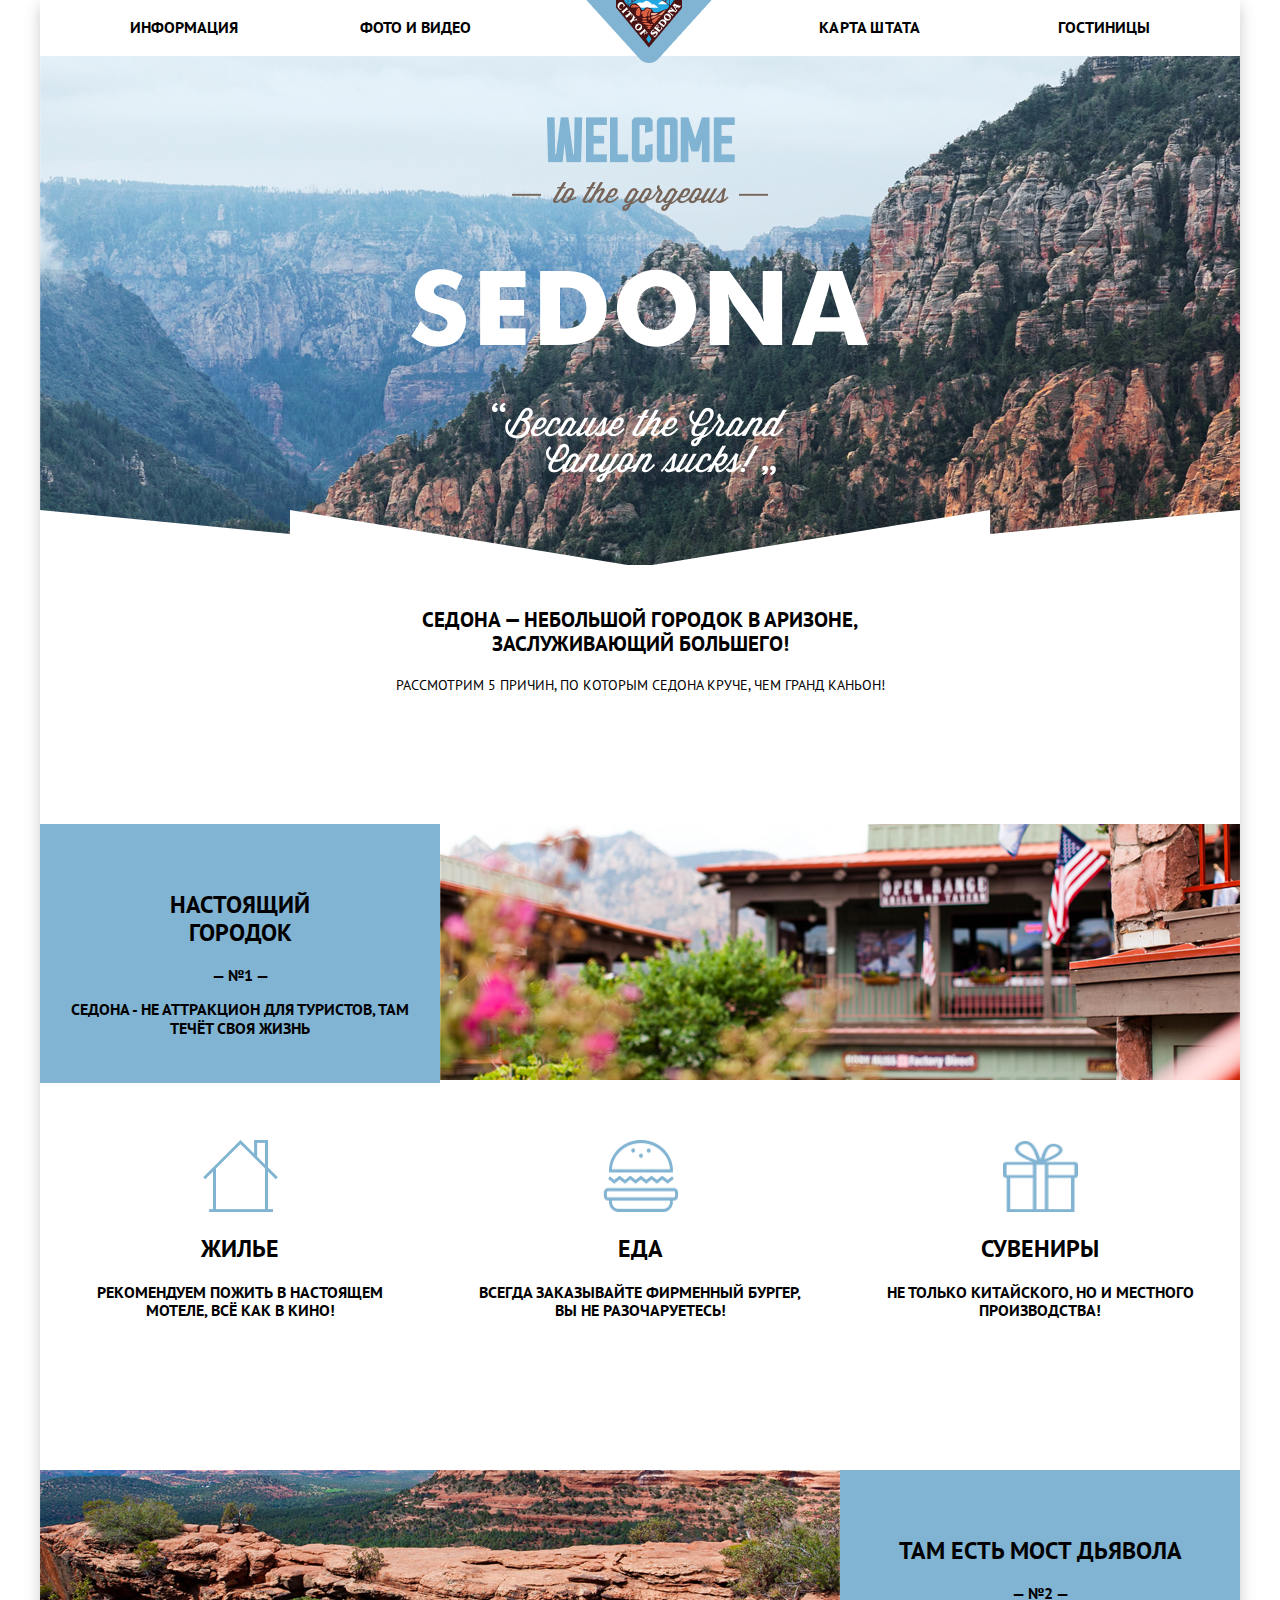
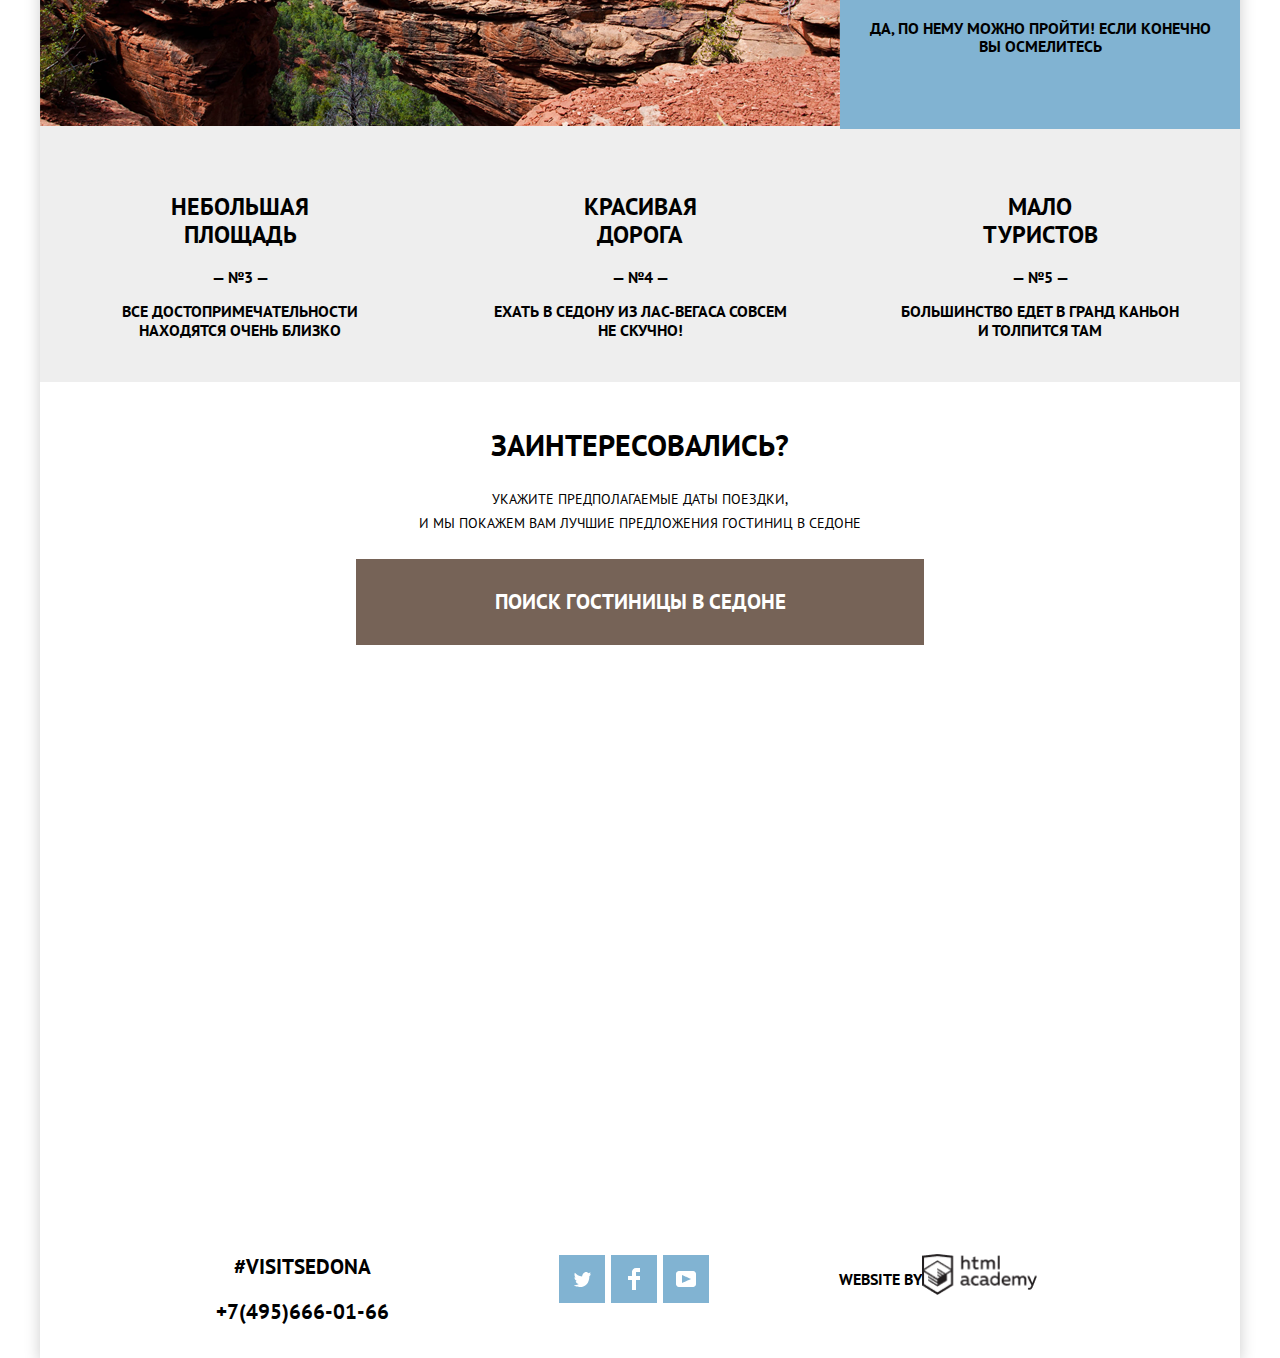
==== commit a9243d8e: "поправки3" ====
--- a/index.html
+++ b/index.html
@@ -14,15 +14,14 @@
 </head>
 
 <body class="page-body">
-
-  <header class="header">
+  <header class="page-header">
     <nav class="page-menu">
-      <ul class="header-menu">
+      <a class="logo">
+        <img src="img/logo.png" alt="Логотип сайта Sedona">
+      </a>
+      <ul class="site-navigation">
         <li class="header-item"><a href="#">Информация</a></li>
         <li class="header-item"><a href="#">Фото и видео</a></li>
-        <a class="logo">
-          <img src="img/logo.png" alt="Логотип сайта Sedona">
-        </a>
         <li class="header-item"><a href="#">Карта штата</a></li>
         <li class="header-item"><a href="/catalog.html">Гостиницы</a></li>
       </ul>
@@ -116,10 +115,9 @@
         src="https://www.google.com/maps/embed?pb=!1m18!1m12!1m3!1d209540.72208672512!2d-111.93530069597175!3d34.85437335636785!2m3!1f0!2f0!3f0!3m2!1i1024!2i768!4f13.1!3m3!1m2!1s0x872da132f942b00d%3A0x5548c523fa6c8efd!2z0KHQtdC00L7QvdCwLCDQkNGA0LjQt9C-0L3QsCA4NjMzNiwg0KHQqNCQ!5e0!3m2!1sru!2sru!4v1616126297372!5m2!1sru!2sru"
         width="1200" height="594" style="border:0;" allowfullscreen="" loading="lazy">
       </iframe>
-      </div>
     </section>
+
     <section class="form-modal" id="form-modal-window">
-
       <div class="modal-content">
         <a href="#close-window" class="close-window">X</a>
         <form class="modal-form" action="https://echo.htmlacademy.ru" method="post">
@@ -136,23 +134,22 @@
           <div class="modal-client">
             <label for="adults">Взрослые:</label>
             <p>
-              <input type="submit" value="-">
-              <input id="adults" type="number" name="adult" value="2">
-              <input type="submit" value="+">
+              <button type="button">-</button>
+              <input id=" adults" type="number" name="adult" value="2">
+              <button type="button" name="plus">+</button>
             </p>
             <label for="сhild">Дети:</label>
             <p>
-              <input type="submit" value="-">
+              <button type="button" name="minus">-</button>
               <input id="child" type="number" name="children" value="0">
-              <input type="submit" value="+">
+              <button type="button" name="plus">+</button>
             </p>
           </div>
           <div>
-            <a class="modal-btn" href="#">Найти</a>
+            <p><a class="modal-btn" href="#">Найти</a></p>
           </div>
         </form>
       </div>
-      <div class="map-responsive">
     </section>
   </main>
 
@@ -174,6 +171,7 @@
       </div>
     </nav>
   </footer>
+
 </body>
 
 </html>
--- a/css/style.css
+++ b/css/style.css
@@ -40,8 +40,11 @@
    margin: 0 40px 0 40px;
    display: grid;
    grid-template-rows: min-content 1fr min-content;
-   box-shadow: rgba(255, 255, 255, 1);
-}
+   box-shadow: 0px 5px 15px rgba(0, 1, 1, 0.2);
+   background-color: #ffffff ;
+   position: relative;
+}
+
 h1 {
    display: none;
 }
@@ -64,30 +67,51 @@
    max-width: 100%;
    height: auto;
 }
-.header{
+.page-header{
    display:flex;
    justify-content: space-between;
    background-color: var(--basic-white);
    height: 56px;
 }
 .page-menu{
-   display: flex;
+   width: 1200px;
+   display: flex;
+   flex-wrap: wrap;
+   justify-content: space-between;
    align-items: center;
 }
-.header-menu{
+.site-navigation{
+   width: 1200px;
    display: flex;
    flex-wrap: nowrap;
-}
-.header-item{
-   padding: 15px 72px;
-   font-size: 14px;
-   line-height:26px ;
-}
-.header-section-logo{
+   justify-content: space-around;
+   margin-top: 15px;
+   padding: 0 75px;
+}
+.site-navigation li {
+   width: 200px;
+}
+.site-navigation li:nth-child(2) {
+   margin-right: 131px;
+}
+.site-navigation li:nth-child(3) {
+   letter-spacing: 0.2px;
+}
+.site-navigation li:nth-child(1),
+.site-navigation li:nth-child(2) {
+    text-align: left;
+}
+.site-navigation li:nth-child(3),
+.site-navigation li:nth-child(4) {
+    text-align: right;
+}
+
+.page-menu .logo{
    height: 70px;
 }
 .logo {
-   margin-top: 0;
+   position: absolute;
+   left: 45%;
    z-index: 10;
 }
 main {
@@ -151,6 +175,7 @@
    margin: 0 auto;
    text-transform: uppercase;
    padding-top: 60px;
+   padding-left: 0;
    margin-bottom: 60px;
    background-color: var(--basic-white);
 }
@@ -181,6 +206,7 @@
    display: grid;
    grid-template-columns: 1fr 1fr 1fr;
    justify-content: space-between;
+   padding-left: 0;
 }
 .text {
    width: 400px;
@@ -224,9 +250,7 @@
    align-items: center;
    justify-content:center;
    color: #ffffff;
-   
-}
-
+}
 .form-modal {
    width: 1199px;
    height: 594px;
@@ -308,6 +332,7 @@
 .modal-btn { 
    width:458px;
    height:58px;
+   padding-top: 16px;
    background:var(--basic-blue);
    font-size: 21px;
    text-transform: uppercase;
@@ -315,14 +340,9 @@
    color: #FFFFFF;
    border: none;
    text-align: center;
-   vertical-align:middle;
-}
-
-.map-responsive{
-   margin-top: -78px;
-}
-.map-responsive iframe{
-   
+   display: flex;
+   flex-direction: column;
+   align-content: center;
 }
 .footer-main {
    height: 120px;
@@ -336,7 +356,6 @@
    align-items: center;
    text-transform: uppercase;
    margin-top: -4px;
-   
 }
 .footer-img {
 display: flex;
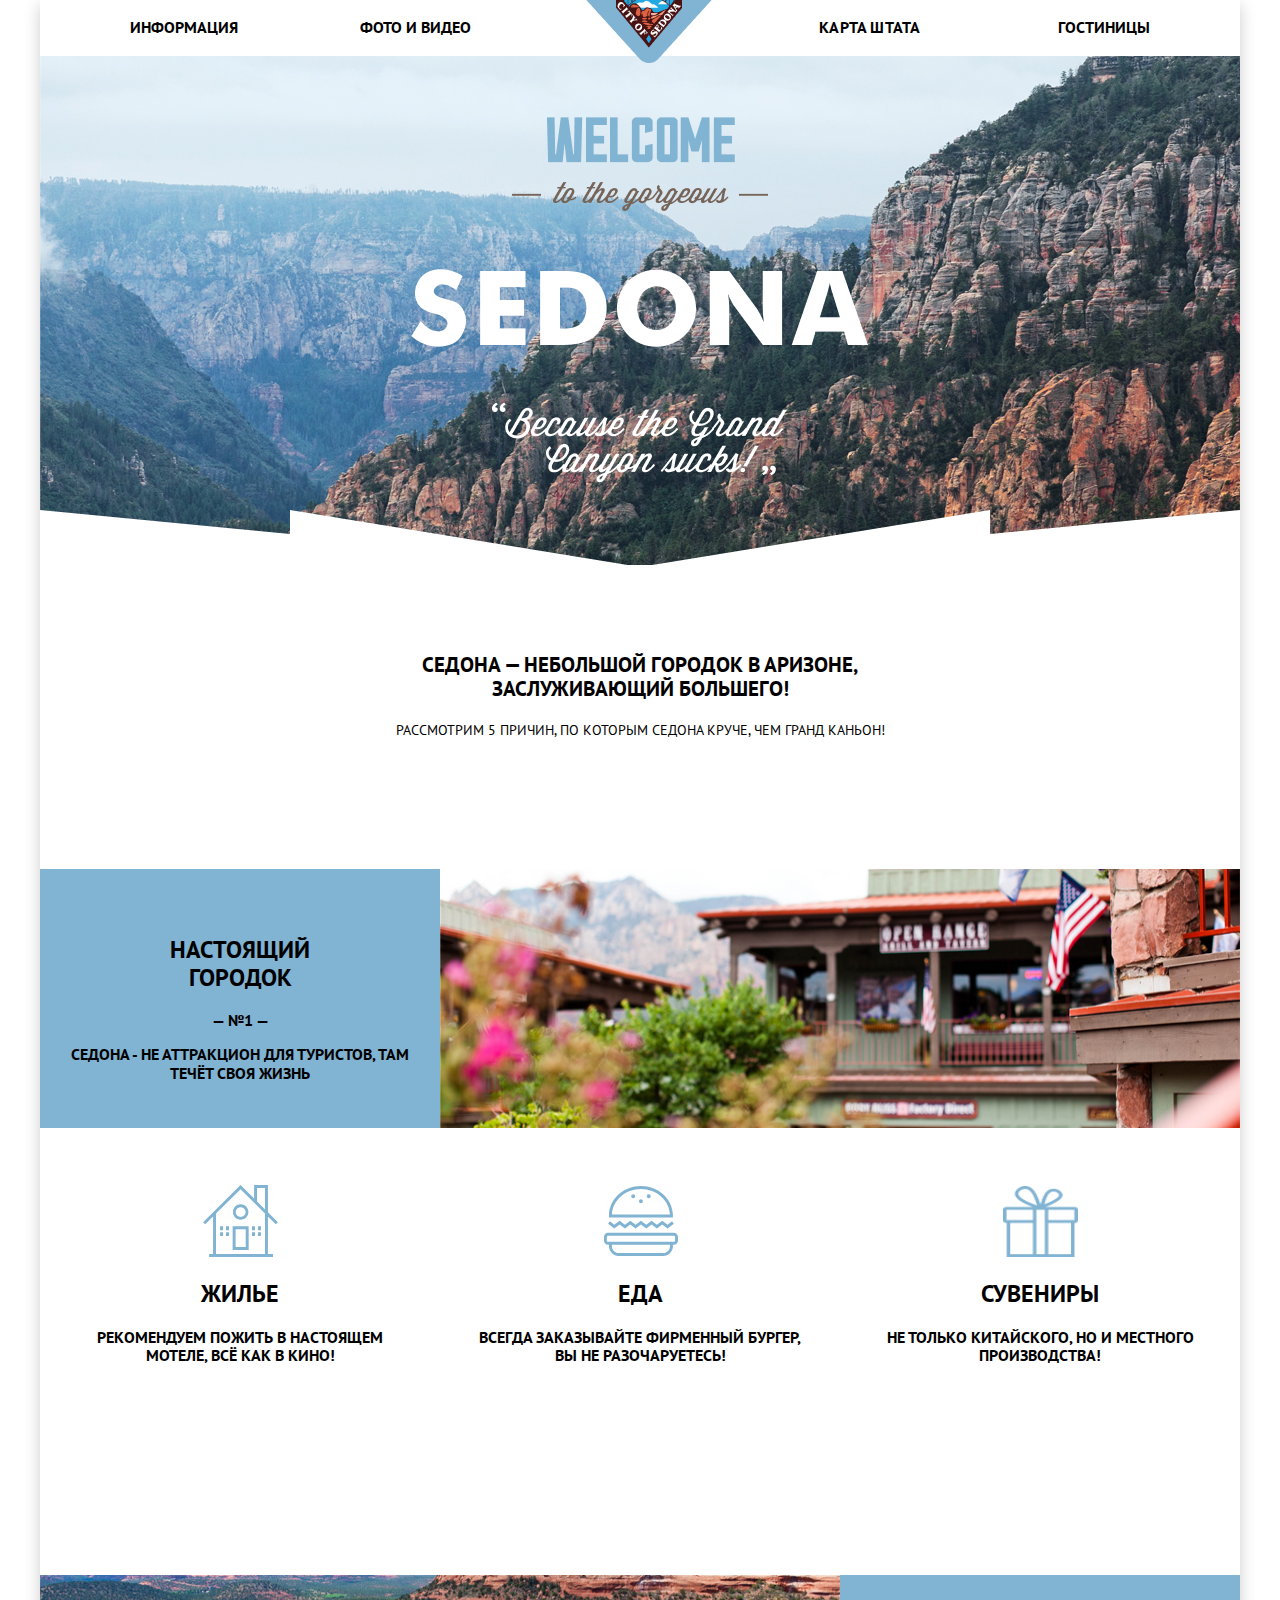
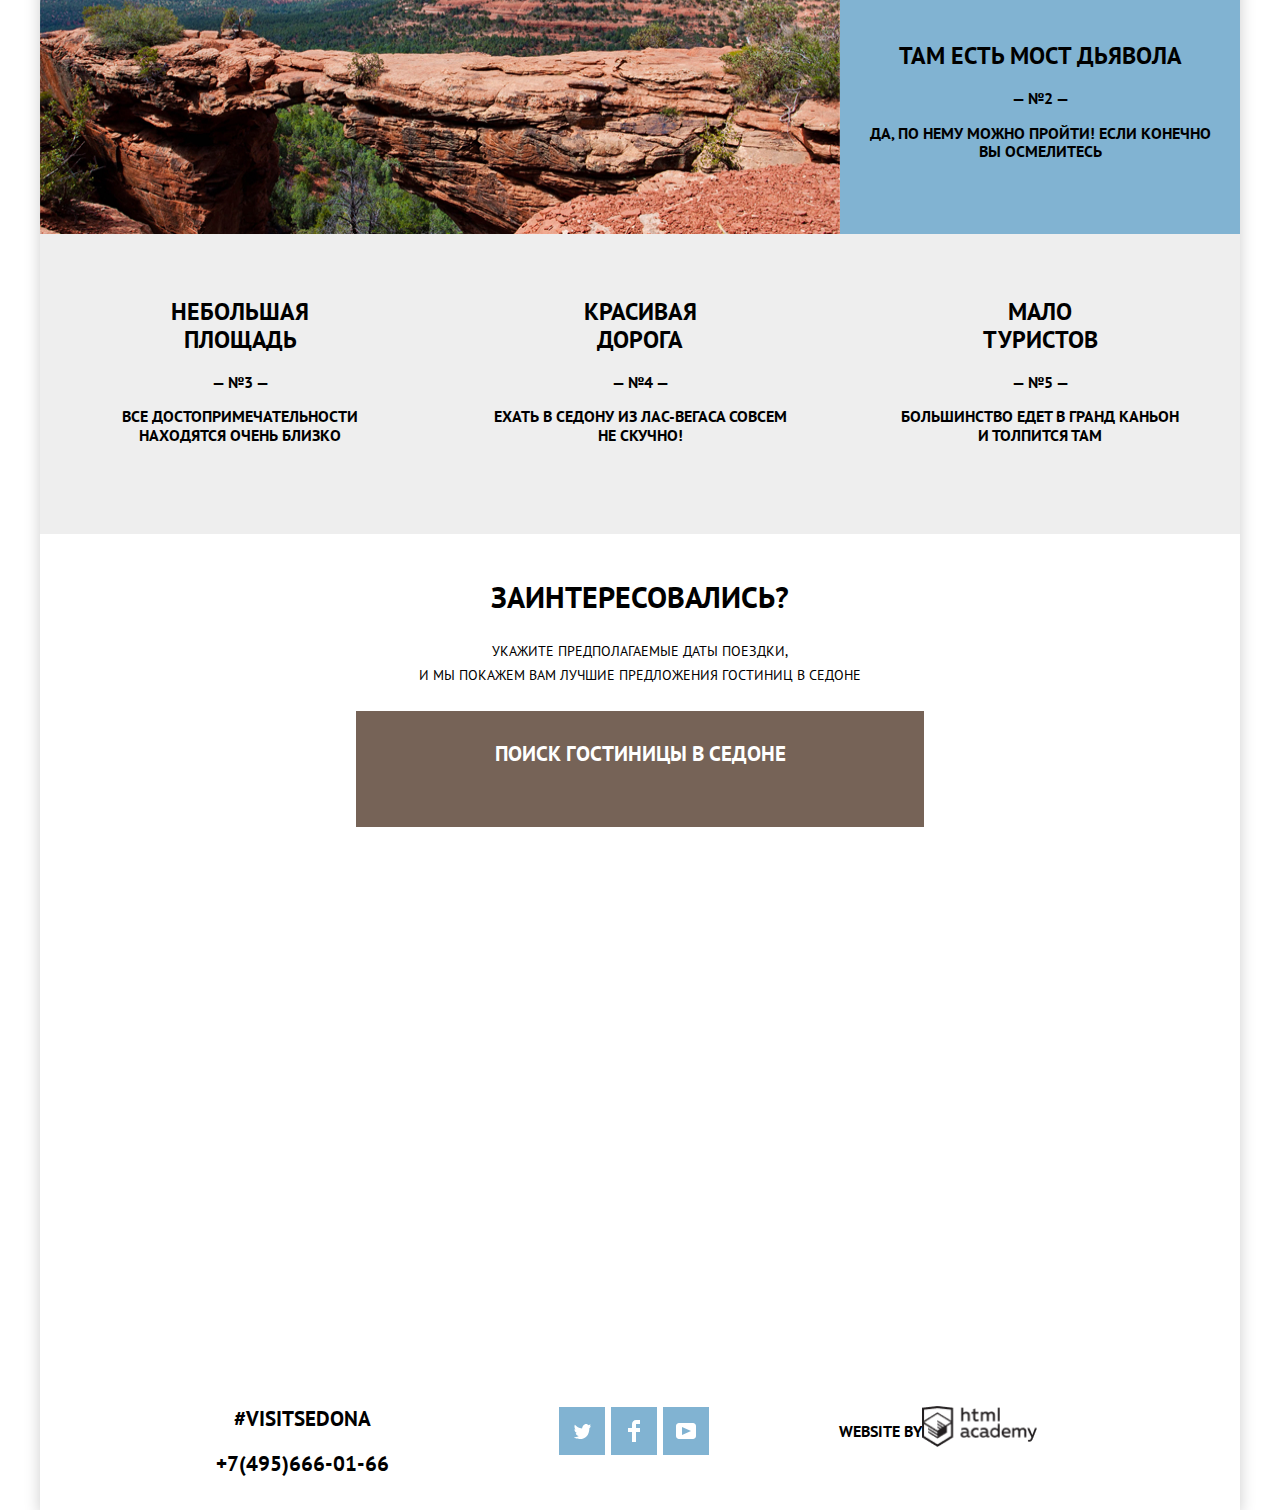
==== commit e3e65b77: "поправки 3" ====
--- a/index.html
+++ b/index.html
@@ -37,7 +37,6 @@
         <p class="sedona"><img src="img/sedona.png" alt="sedona"></p>
         <p class="shape"><img src="img/shape.png" alt="shape"></p>
       </div>
-
       <div class="content">
         <p class="content-title">Седона — небольшой городок в Аризоне,<br>заслуживающий большего!</p>
         <p class="content-text">Рассмотрим 5 причин, по которым Седона круче, чем гранд каньон!</p>
@@ -49,19 +48,19 @@
             <p>— №1 —</p>
             <p>Седона - не аттракцион для туристов, там <br>течёт своя жизнь</p>
           </div>
-          <p class="img-sity"><img src="img/sity.png" alt="sity" style="width:800px; height:256px"></p>
+          <p class="img-sity"><img src="img/sity.jpg" alt="sity"></p>
         </div>
       </div>
       <ul class="services-items">
         <li class="services-item">
           <div class="servises-servises">
-            <img src="img/home.png" alt="home" style="width:75px; height:72px">
+            <img src="img/home.svg" alt="home" style="width:75px; height:72px">
             <h2>Жилье</h2>
             <p>Рекомендуем пожить в настоящем <br> мотеле, всё как в кино!</p>
           </div>
         </li>
         <li class="services-item">
-          <div class="services-img"><img src="img/food.png" alt="food" style="width:75px; height:72px"></div>
+          <div class="services-img"><img src="img/food.svg" alt="food" style="width:75px; height:72px"></div>
           <div class="services-text">
             <h2>Еда</h2>
             <p>Всегда заказывайте фирменный бургер,<br> вы не разочаруетесь!</p>
@@ -77,7 +76,7 @@
       </ul>
       <div class="services">
         <div class="bridge">
-          <p class="img-bridge"><img src="img/bridge.png" alt="bridge" style="width:800px; height:256px;"></p>
+          <p class="img-bridge"><img src="img/bridge.jpg" alt="bridge"></p>
           <div class="services-text-second">
             <h2>Там есть Мост дьявола</h2>
             <p>— №2 —</p>
@@ -119,7 +118,6 @@
 
     <section class="form-modal" id="form-modal-window">
       <div class="modal-content">
-        <a href="#close-window" class="close-window">X</a>
         <form class="modal-form" action="https://echo.htmlacademy.ru" method="post">
           <p class="modal-in">
             <label for="date-in">Дата заезда:</label>
@@ -135,13 +133,13 @@
             <label for="adults">Взрослые:</label>
             <p>
               <button type="button">-</button>
-              <input id=" adults" type="number" name="adult" value="2">
+              <input id="adults" type="number" name="adult" value="2">
               <button type="button" name="plus">+</button>
             </p>
-            <label for="сhild">Дети:</label>
+            <label for="сhildren">Дети:</label>
             <p>
               <button type="button" name="minus">-</button>
-              <input id="child" type="number" name="children" value="0">
+              <input id="children" type="number" name="children" value="0">
               <button type="button" name="plus">+</button>
             </p>
           </div>
--- a/css/style.css
+++ b/css/style.css
@@ -1,606 +1,623 @@
-*{box-sizing: border-box;}
+*:before,
+*:after {
+  -moz-box-sizing: border-box;
+  -webkit-box-sizing: border-box;
+  box-sizing: border-box;
+}
 
-:root{
-   --basic-black: #000000;
-   --basic-white: #fffffff;
-   --basic-blue: #81B3D2;
-   --basic-brown: #766357;
-   --basic-gray: #333333;
-   --basic-dark-grey: #eeeeee;
-   --basic-light-dark: #231F20;
-   --basic-light-grey: #F2F2F2;
+:root {
+  --basic-black: #000000;
+  --basic-white: #ffffff;
+  --basic-blue: #81b3d2;
+  --basic-brown: #766357;
+  --basic-gray: #333333;
+  --basic-dark-grey: #eeeeee;
+  --basic-light-dark: #231f20;
+  --basic-light-grey: #f2f2f2;
 }
 .visually-hidden {
-   position: absolute;
-   width: 1px;
-   height: 1px;
-   margin: -1px;
-   border: 0;
-   padding: 0;
-   white-space: nowrap;
-   clip-path: inset(100%);
-   clip: rect(0 0 0 0);
-   overflow: hidden;
- }
- .header-menu a:hover{
-   color: var(--basic-blue );
-}
-.header-menu a:focus{
-   color: var(--basic-brown);
-}
-.page{
-   height: 100%;
-   min-width: 1200px;
-}
-.page-body{
-   width: 1200px;
-   font-family: 'PT Sans', sans-serif;
-   font-weight: 700;
-   border:0 40px 0 40px solid var(--basic-light-grey);
-   margin: 0 40px 0 40px;
-   display: grid;
-   grid-template-rows: min-content 1fr min-content;
-   box-shadow: 0px 5px 15px rgba(0, 1, 1, 0.2);
-   background-color: #ffffff ;
-   position: relative;
+  position: absolute;
+  width: 1px;
+  height: 1px;
+  margin: -1px;
+  border: 0;
+  padding: 0;
+  white-space: nowrap;
+  clip-path: inset(100%);
+  clip: rect(0 0 0 0);
+  overflow: hidden;
+}
+a:hover {
+  color: var(--basic-blue);
+}
+a:focus {
+  color: var(--basic-brown);
+}
+.page {
+  height: 100%;
+  min-width: 1200px;
+}
+.page-body {
+  width: 1200px;
+  font-family: "PT Sans", "Arial", sans-serif;
+  font-weight: 700;
+  border: 0 40px 0 40px solid var(--basic-light-grey);
+  margin: 0 40px 0 40px;
+  display: grid;
+  grid-template-rows: min-content 1fr min-content;
+  box-shadow: 0px 5px 15px rgba(0, 1, 1, 0.2);
+  background-color: #ffffff;
+  position: relative;
 }
 
 h1 {
-   display: none;
-}
-h2{
-   font-weight: 700;
-}
-h3{
-   display: none;
-}   
-
-a{
-   text-transform: uppercase;
-   text-decoration: none;
-   color: var(--basic-black);
-}
-li{
-   list-style-type:none
-}
-img{
-   max-width: 100%;
-   height: auto;
-}
-.page-header{
-   display:flex;
-   justify-content: space-between;
-   background-color: var(--basic-white);
-   height: 56px;
-}
-.page-menu{
-   width: 1200px;
-   display: flex;
-   flex-wrap: wrap;
-   justify-content: space-between;
-   align-items: center;
-}
-.site-navigation{
-   width: 1200px;
-   display: flex;
-   flex-wrap: nowrap;
-   justify-content: space-around;
-   margin-top: 15px;
-   padding: 0 75px;
+  display: none;
+}
+h2 {
+  font-weight: 700;
+}
+h3 {
+  display: none;
+}
+a {
+  text-transform: uppercase;
+  text-decoration: none;
+  color: var(--basic-black);
+}
+li {
+  list-style-type: none;
+}
+img {
+  max-width: 100%;
+  height: 100%;
+}
+.page-header {
+  display: flex;
+  justify-content: space-between;
+  background-color: var(--basic-white);
+  height: 56px;
+}
+.page-menu {
+  width: 1200px;
+  display: flex;
+  flex-wrap: wrap;
+  justify-content: space-between;
+  align-items: center;
+}
+.site-navigation {
+  width: 1200px;
+  display: flex;
+  flex-wrap: nowrap;
+  justify-content: space-around;
+  margin-top: 15px;
+  padding: 0 75px;
 }
 .site-navigation li {
-   width: 200px;
+  width: 200px;
 }
 .site-navigation li:nth-child(2) {
-   margin-right: 131px;
+  margin-right: 131px;
 }
 .site-navigation li:nth-child(3) {
-   letter-spacing: 0.2px;
+  letter-spacing: 0.2px;
 }
 .site-navigation li:nth-child(1),
 .site-navigation li:nth-child(2) {
-    text-align: left;
+  text-align: left;
 }
 .site-navigation li:nth-child(3),
 .site-navigation li:nth-child(4) {
-    text-align: right;
+  text-align: right;
 }
 
-.page-menu .logo{
-   height: 70px;
+.page-menu .logo {
+  height: 70px;
 }
 .logo {
-   position: absolute;
-   left: 45%;
-   z-index: 10;
+  position: absolute;
+  left: 45%;
+  z-index: 10;
 }
 main {
-   border:0 40px 0 40px solid var(--basic-light-grey);
+  border: 0 40px 0 40px solid var(--basic-light-grey);
+}
+.welcome-content {
+  text-align: center;
+  height: 509px;
+  padding-top: 45px;
+  background-image: url("../img/bg.png");
+  background-repeat: no-repeat;
+}
+.sedona {
+  margin-top: 54px;
+}
+.shape {
+  margin-top: 24px;
+}
+.content {
+  height: 216px;
+  text-align: center;
+  margin-top: 43px;
+  background-color: var(--basic-white);
+}
+.content-title {
+  font-size: 21px;
+  text-transform: uppercase;
+  font-weight: 700;
+}
+.content-text {
+  font-size: 14px;
+  text-transform: uppercase;
+  font-weight: 400;
+}
+.services {
+  height: 256px;
+}
+.sity {
+  display: grid;
+  grid-template-columns: 1fr 2fr;
+  height: 256px;
+}
+.img-sity {
+  margin: 0 0 0 0;
+}
+.services-text-first {
+  width: 400px;
+  text-align: center;
+  margin: 0 0 0 0;
+  background-color: var(--basic-blue);
+  text-transform: uppercase;
+  padding-top: 47px;
+}
+.services-items {
+  height: 330px;
+  display: grid;
+  grid-template-columns: 1fr 1fr 1fr;
+  justify-content: space-between;
+  text-align: center;
+  margin: 0 auto;
+  text-transform: uppercase;
+  padding-top: 60px;
+  padding-left: 0;
+  margin-bottom: 60px;
+  background-color: var(--basic-white);
+}
+.bridge {
+  display: grid;
+  grid-template-columns: 2fr 1fr;
+  justify-content: space-between;
+  height: 256px;
+}
+.img-bridge {
+  margin: 0 0 0 0;
+}
+.services-text-second {
+  width: 400px;
+  text-align: center;
+  margin: 0 auto;
+  background-color: var(--basic-blue);
+  text-transform: uppercase;
+  padding-top: 47px;
+}
+.services-text-item {
+  height: 256px;
+  text-align: center;
+  margin: 0 auto;
+  background-color: var(--basic-dark-grey);
+  text-transform: uppercase;
+  padding-top: 47px;
+  display: grid;
+  grid-template-columns: 1fr 1fr 1fr;
+  justify-content: space-between;
+  padding-left: 0;
+}
+.text {
+  width: 400px;
+  height: 256px;
+}
+.content-item {
+  text-transform: uppercase;
+  text-align: center;
+}
+.search {
+  height: 291px;
+  margin-top: 51px;
+  margin-bottom: 24px;
+  text-align: center;
+  margin-bottom: 0;
+  text-transform: uppercase;
+}
+.search-hotel {
+  margin-bottom: -30px;
+}
+.search-title {
+  font-weight: 700;
+  font-size: 30px;
+  line-height: 24px;
+}
+.search-text {
+  font-weight: 400;
+  font-size: 14px;
+  line-height: 24px;
+  margin-bottom: 24px;
+}
+.search-modal {
+  display: block;
+  font-size: 21px;
+  font-weight: 700;
+  line-height: 26px;
+  width: 568px;
+  height: 86px;
+  background: var(--basic-brown);
+  margin: 0 auto;
+  text-transform: uppercase;
+  color: #ffffff;
+  padding-top: 30px;
+}
+.search-modal:hover {
+  color: #ffffff;
+  background-color: #604e43;
+}
+.search-modal:active {
+  background-color: #503e33;
 }
 
-.welcome-content {
-   text-align: center;
-   height:509px;
-   padding-top: 45px;
-   background-image: url("../img/bg.png");
-   background-repeat: no-repeat;
-}
-.sedona {
-   margin-top: 54px;
-}
-.shape {
-   margin-top:24px;
-}
-.content {
-   height: 216px;
-   text-align: center;
-   margin-top: 43px;
-   background-color: var(--basic-white);
-}
-.content-title {
-   font-size: 21px;
-   text-transform: uppercase;
-   font-weight: 700;
-}
-.content-text {
-   font-size: 14px;
-   text-transform: uppercase;
-   font-weight: 400;
-}
-.services {
-   height: 256px;
-}
-.sity {
-   display: grid;
-   grid-template-columns: 1fr 2fr;
-   height: 256px;
-}
-.img-sity {
-   margin: 0 0 0 0;
-}
-.services-text-first {
-   width: 400px;
-   text-align: center;
-   margin:0 0 0 0;
-   background-color: var(--basic-blue);
-   text-transform: uppercase;
-   padding-top: 47px;
-}
-.services-items {
-   height: 330px;
-   display: grid;
-   grid-template-columns: 1fr 1fr 1fr;
-   justify-content: space-between;
-   text-align: center;
-   margin: 0 auto;
-   text-transform: uppercase;
-   padding-top: 60px;
-   padding-left: 0;
-   margin-bottom: 60px;
-   background-color: var(--basic-white);
-}
-.bridge {
-   display: grid;
-   grid-template-columns: 2fr 1fr;
-   justify-content: space-between;
-   height: 256px;
-}
-.img-bridge {
-   margin: 0 auto;
-}
-.services-text-second {
-   width: 400px;
-   text-align: center;
-   margin: 0 auto;
-   background-color: var(--basic-blue);
-   text-transform: uppercase;
-   padding-top: 47px;
-}
-.services-text-item {
-   height:256px;
-   text-align: center;
-   margin: 0 auto;
-   background-color: var(--basic-dark-grey);
-   text-transform: uppercase;
-   padding-top: 47px;  
-   display: grid;
-   grid-template-columns: 1fr 1fr 1fr;
-   justify-content: space-between;
-   padding-left: 0;
-}
-.text {
-   width: 400px;
-   height: 256px;
-}
-.content-item {
-   text-transform: uppercase;
-   text-align: center;
-}
-.search {
-   height: 291px;
-   margin-top: 51px;
-   margin-bottom: 24px;
-   text-align: center;
-   margin-bottom: 0;
-   text-transform: uppercase;
-   
-}
-
-.search-title{
-   font-weight: 700;
-   font-size: 30px;
-   line-height: 24px;
-}
-.search-text{
-   font-weight: 400;
-   font-size: 14px;
-   line-height: 24px;
-   margin-bottom: 24px;
-}
-.search-modal{
-   font-size: 21px;
-   font-weight: 700;
-   line-height: 26px;
-   width: 568px;
-   height: 86px;
-   background: #766357;
-   margin: 0 auto;
-   text-transform: uppercase;
-   display:flex;
-   align-items: center;
-   justify-content:center;
-   color: #ffffff;
-}
 .form-modal {
-   width: 1199px;
-   height: 594px;
-   margin: 0 auto;
-   text-transform: uppercase;
-   margin-top: -80px;
-   opacity: 0;
-   z-index: 9999;
-}
-.form-modal:target{
-   opacity: 1;
-}
-.close-window{
-   position: absolute;
-   right: 10px;
-   top: 4px;
-}
-
+  width: 568px;
+  height: 594px;
+  margin: 0 auto;
+  text-transform: uppercase;
+  margin-top: -80px;
+  opacity: 0;
+  z-index: 9999;
+}
+.form-modal:target {
+  opacity: 1;
+}
 .modal-content {
-   width: 568px;
-   height: 395px;
-   margin: 0 auto;
-   background: #FFFFFF;
-   box-shadow: 0px 5px 15px rgba(0, 1, 1, 0.2);
-   padding:55px;
-   display: flex;
-   flex-direction: column;
-   position: relative;
+  max-width: 568px;
+  height: 395px;
+  margin: 0 auto;
+  background: #ffffff;
+  box-shadow: 0px 5px 15px rgba(0, 1, 1, 0.2);
+  padding: 55px;
+  display: flex;
+  flex-direction: column;
+  position: relative;
 }
 input {
-   background: var(--basic-light-grey);
-   text-transform: uppercase;
-   font-weight: 700;
-   border: none;
+  background: var(--basic-light-grey);
+  text-transform: uppercase;
+  font-weight: 700;
+  border: none;
 }
 .modal-form {
-   font-weight: 700;
-   font-size: 14px;
-   line-height: 26px;
-   text-align: left;
-   display: flex;
-   flex-direction:column;
+  font-weight: 700;
+  font-size: 14px;
+  line-height: 26px;
+  text-align: left;
+  display: flex;
+  flex-direction: column;
 }
 .modal-in input,
 .modal-out input {
-   width: 346px;
-   height: 38px;
-   padding-left: 13px;
-   background:url("../img/calendar.png");
-   background-repeat: no-repeat;
-   background-position:right ;
-   background-color: var(--basic-light-grey);
+  width: 346px;
+  height: 38px;
+  padding-left: 13px;
+  background: url("../img/calendar.png");
+  background-repeat: no-repeat;
+  background-position: right;
+  background-color: var(--basic-light-grey);
 }
 .modal-client input {
-   width: 114px;
-   height: 38px;
-   text-align: center;
-   
+  width: 114px;
+  height: 38px;
+  text-align: center;
 }
 .modal-client {
-   display: flex;
-   align-items:center;
-   justify-content: space-between;
-   width: 458px;
+  display: flex;
+  align-items: center;
+  justify-content: space-between;
+  width: 458px;
 }
 input[type="submit"] {
-   width: 20px; 
-   height: 20px; 
-   border: none;
-   background-color: var(--basic-light-grey);
+  width: 20px;
+  height: 20px;
+  border: none;
+  background-color: var(--basic-light-grey);
 }
 input[type="number"] {
-   border: none; 
-   outline: none;
-   -webkit-appearance: none;
-   vertical-align: middle; 
-   text-align: center;
-  }
-.modal-btn { 
-   width:458px;
-   height:58px;
-   padding-top: 16px;
-   background:var(--basic-blue);
-   font-size: 21px;
-   text-transform: uppercase;
-   font-weight: 700;
-   color: #FFFFFF;
-   border: none;
-   text-align: center;
-   display: flex;
-   flex-direction: column;
-   align-content: center;
+  border: none;
+  outline: none;
+  -webkit-appearance: none;
+  vertical-align: middle;
+  text-align: center;
+}
+.modal-btn {
+  width: 458px;
+  height: 58px;
+  padding-top: 16px;
+  background: var(--basic-blue);
+  font-size: 21px;
+  text-transform: uppercase;
+  font-weight: 700;
+  color: #ffffff;
+  border: none;
+  text-align: center;
+  display: flex;
+  flex-direction: column;
+  align-content: center;
 }
 .footer-main {
-   height: 120px;
-   padding-left: 111px;
-   padding-right: 138px; 
-   vertical-align: middle;
+  height: 120px;
+  padding-left: 111px;
+  padding-right: 138px;
+  vertical-align: middle;
 }
 .footer-section {
-   display: flex;
-   justify-content: space-around;
-   align-items: center;
-   text-transform: uppercase;
-   margin-top: -4px;
+  display: flex;
+  justify-content: space-around;
+  align-items: center;
+  text-transform: uppercase;
+  margin-top: -4px;
 }
 .footer-img {
-display: flex;
+  display: flex;
   align-items: center;
 }
 .footer-img-first {
-   background-image: url("../img/twitter.svg");
-   background-repeat: no-repeat;
-   width: 46px;
-   height: 48px;
-   background-color: var(--basic-blue);
-   background-position: center;
-   margin-right: 6px;
-   
+  background-image: url("../img/twitter.svg");
+  background-repeat: no-repeat;
+  width: 46px;
+  height: 48px;
+  background-color: var(--basic-blue);
+  background-position: center;
+  margin-right: 6px;
 }
 .footer-img-second {
-   background-image: url("../img/facebook.png");
-   background-repeat: no-repeat;
-   width: 46px;
-   height: 48px;
-   background-color: var(--basic-blue);
-   background-position: center;
-   margin-right: 6px;
+  background-image: url("../img/facebook.svg");
+  background-repeat: no-repeat;
+  width: 46px;
+  height: 48px;
+  background-color: var(--basic-blue);
+  background-position: center;
+  margin-right: 6px;
 }
 .footer-img-third {
-   background-image: url("../img/youtube.png");
-   background-repeat: no-repeat;
-   width: 46px;
-   height: 48px;
-   background-color: var(--basic-blue);
-   background-position: center;
+  background-image: url("../img/youtube.svg");
+  background-repeat: no-repeat;
+  width: 46px;
+  height: 48px;
+  background-color: var(--basic-blue);
+  background-position: center;
 }
 .footer-from {
-   display: flex;
-   justify-content: space-between;
+  display: flex;
+  justify-content: space-between;
 }
 .phone {
-   font-size: 21px;
-   font-weight: 700;
-   text-align: center;
+  font-size: 21px;
+  font-weight: 700;
+  text-align: center;
 }
 .search-catalog {
-   background-image: url("../img/bgcatalog.png");
-   background-repeat: no-repeat;
-   height: 217px;
+  background-image: url("../img/bgcatalog.png");
+  background-repeat: no-repeat;
+  height: 217px;
 }
 .search-form {
-   display:grid;
-   grid-template-columns: 1fr 1fr 2fr;
-   justify-items: start;
-   padding: 26px 73px 0 72px;
-   color:#ffffff;
+  display: grid;
+  grid-template-columns: 1fr 1fr 2fr;
+  justify-items: start;
+  padding: 26px 73px 0 72px;
+  color: #ffffff;
 }
 fieldset {
-   border: none;
+  border: none;
 }
 .search-infrastructure {
-   text-align: left;
-   padding: 0;
+  text-align: left;
+  padding: 0;
 }
 .search-housing {
-   text-align: left;
-   padding: 0;
-}
-.search-cost input{
-   border: 3px solid #ffffff;
+  text-align: left;
+  padding: 0;
+}
+.search-cost input {
+  border: 3px solid #ffffff;
 }
 .cost {
-   text-align: center;
-   
+  text-align: center;
 }
 .slider {
-   width: 319px;
-   margin-top: 10px;
+  width: 319px;
+  margin-top: 10px;
 }
 .min-price input {
-   color: var(--basic-white);
-   background: transparent;
-   border: 1px solid var(--basic-white);
-   text-align: center;
-   width: 158px;
-   height: 36px;
+  color: var(--basic-white);
+  background: transparent;
+  border: 1px solid var(--basic-white);
+  text-align: center;
+  width: 158px;
+  height: 36px;
 }
 .max-price input {
-   color: var(--basic-white);
-   background: transparent;
-   border: 1px solid var(--basic-white);
-   text-align: center;
-   width: 158px;
-   height: 36px;
+  color: var(--basic-white);
+  background: transparent;
+  border: 1px solid var(--basic-white);
+  text-align: center;
+  width: 158px;
+  height: 36px;
 }
 .cost-button {
-   color: var(--basic-white);
-   background: transparent;
-   border: 1px solid var(--basic-white);
-   text-align: center;
-   width: 137px;
-   height: 36px;
-   margin-top: 10px;
+  color: var(--basic-white);
+  background: transparent;
+  border: 1px solid var(--basic-white);
+  text-align: center;
+  width: 137px;
+  height: 36px;
+  margin-top: 10px;
 }
 .search-result {
-   height: 86px;
-   display: grid;
-   grid-template-columns: 135px 1fr 2fr;
-   grid-gap: 29px;
-   align-items: center;
-   padding-left: 73px;
-   text-transform: uppercase;
+  height: 86px;
+  display: grid;
+  grid-template-columns: 135px 1fr 2fr;
+  grid-gap: 29px;
+  align-items: center;
+  padding-left: 73px;
+  text-transform: uppercase;
 }
 .catalog-found {
-   font-weight: 700;
-   font-size: 21px;
-   line-height: 26px;
+  font-weight: 700;
+  font-size: 21px;
+  line-height: 26px;
 }
 .catalog-sorting {
-   display: flex;
-   flex-direction: row;
+  display: flex;
+  flex-direction: row;
 }
 .catalog-sort p {
-   font-weight: 400;
-   font-size: 14px;
-   line-height: 18px;
+  font-weight: 400;
+  font-size: 14px;
+  line-height: 18px;
 }
 .list-sorting-type {
-   display: flex;
-   flex-direction: row;
-   flex-wrap: nowrap;
-   width: 100%;
+  display: flex;
+  flex-direction: row;
+  flex-wrap: nowrap;
+  width: 100%;
 }
 .list-sorting-type li {
-   font-weight: 400;
-   font-size: 14px;
-   line-height: 18px;
-   justify-self: end;
-   min-width: 100px;
+  font-weight: 400;
+  font-size: 14px;
+  line-height: 18px;
+  justify-self: end;
+  min-width: 100px;
 }
 .list-sorting-arrows {
-   display: flex;
-   justify-self: end;
-   margin-right: 73px;
-}
-.list-sorting-arrows a:hover{
-   color: var(--basic-black);
+  display: flex;
+  justify-self: end;
+  margin-right: 73px;
+}
+.list-sorting-arrows a:hover {
+  color: var(--basic-black);
 }
 .sort-up {
   margin-right: 12px;
 }
-.sort-down{
+.hotel-list {
+  padding: 0;
+}
+.hotel-item {
+  height: 150px;
+  padding-left: 73px;
+  display: grid;
+  grid-template-columns: 135px 1fr 2fr;
+  grid-gap: 29px;
+  border: 1px solid #e5e5e5;
+  margin: 0;
+}
+.hotel-photo {
+  padding-top: 30px;
+}
+.hotel-info {
+  text-transform: uppercase;
+}
 
-}
-
-.hotel-list {
-   padding: 0;
-}
-.hotel-item {
-   height: 150px;
-   padding-left: 73px;
-   display: grid;
-   grid-template-columns: 135px 1fr 2fr;
-   grid-gap: 29px;
-   border: 1px solid #E5E5E5;
-   margin: 0;
-}
-.hotel-photo {
-   padding-top: 30px;
-}
-.hotel-info {
-   text-transform: uppercase;
-}
 .hotel-first {
-   background: var(--basic-blue);
-   color: #ffffff;
-   padding: 3px 17px;
+  background: var(--basic-blue);
+  color: #ffffff;
+  padding: 3px 17px;
+  border: none;
+  text-transform: uppercase;
+  font-weight: 700;
+  font-size: 14px;
+  line-height: 21px;
+  width: 110px;
+  height: 27px;
+}
+.hotel-first:hover {
+  color: #ffffff;
+  background-color: #669ec0;
+}
+.hotel-first:active {
+  background-color: #5496bd;
 }
 .hotel-second {
-   background: var(--basic-brown);
-   color: #ffffff;
-   padding: 3px 17px;
+  background: var(--basic-brown);
+  color: #ffffff;
+  padding: 3px 17px;
+  border: none;
+  text-transform: uppercase;
+  font-weight: 700;
+  font-size: 14px;
+  line-height: 21px;
+  width: 142px;
+  height: 27px;
+}
+.hotel-second:hover {
+  color: #ffffff;
+  background-color: #604e43;
+}
+.hotel-second:active {
+  background-color: #503e33;
 }
 .hotel-name {
-   font-weight: 700;
-   font-size: 21px;
-   line-height: 26px;
-   margin: 23px 0 0 0;
+  font-weight: 700;
+  font-size: 21px;
+  line-height: 26px;
+  margin: 23px 0 0 0;
 }
 .hotel-price {
-   display: flex;
-   flex-direction: row;
-   flex-wrap: nowrap;
-   justify-content: flex-start;
-   margin-top: 7px;
+  display: flex;
+  flex-direction: row;
+  flex-wrap: nowrap;
+  justify-content: flex-start;
+  margin-top: 7px;
 }
 .hotel-type {
-   font-weight: 400;
-   font-size: 14px;
-   line-height: 21px;
-   margin-top: 7px;
-   width: 126px;
-   margin: 0;
+  font-weight: 400;
+  font-size: 14px;
+  line-height: 21px;
+  margin-top: 7px;
+  width: 126px;
+  margin: 0;
 }
 .hotel-value {
-   margin: 0;
-   width: 126px;
-   margin: 0;
+  margin: 0;
+  width: 126px;
+  margin: 0;
 }
 .hotel-btn-first {
-   text-transform: uppercase;
-   font-weight: 700;
-   font-size: 14px;
-   line-height: 21px;
-   color: var(--basic-white);
-   background-color: var(--basic-blue);
+  text-transform: uppercase;
+  font-weight: 700;
+  font-size: 14px;
+  line-height: 21px;
+  color: var(--basic-white);
+  background-color: var(--basic-blue);
 }
 .hotel-btn-second {
-   text-transform: uppercase;
-   font-weight: 700;
-   font-size: 14px;
-   line-height: 21px;
-   color: var(--basic-white);
-   background-color:var(--basic-brown);
+  text-transform: uppercase;
+  font-weight: 700;
+  font-size: 14px;
+  line-height: 21px;
+  color: var(--basic-white);
+  background-color: var(--basic-brown);
 }
 .hotel-rating {
-   justify-self: end;
-   margin-right: 73px;
-   color: var(--basic-blue);
-   padding-top: 30px;
-   text-align: right;
+  justify-self: end;
+  margin-right: 73px;
+  color: var(--basic-blue);
+  padding-top: 30px;
+  text-align: right;
 }
 .rating-value {
-   color: var(--basic-black);
-   font-weight: 400;
-   font-size: 14px;
-   line-height: 21px;
-   margin-top: 47px;
-   text-transform: uppercase;
-   background-color:  var(--basic-light-grey);
-   padding: 3px 15px;
-   
-}
-/*search-hotel {
-   text-align: center;
-   width: 568px;
-   height: 86px;
-   background: var(--basic-brown);
-   margin: 0 auto;
-   text-transform: uppercase;
-   line-height: 26px;
-} */+  color: var(--basic-black);
+  font-weight: 400;
+  font-size: 14px;
+  line-height: 21px;
+  margin-top: 47px;
+  text-transform: uppercase;
+  background-color: var(--basic-light-grey);
+  padding: 3px 15px;
+}
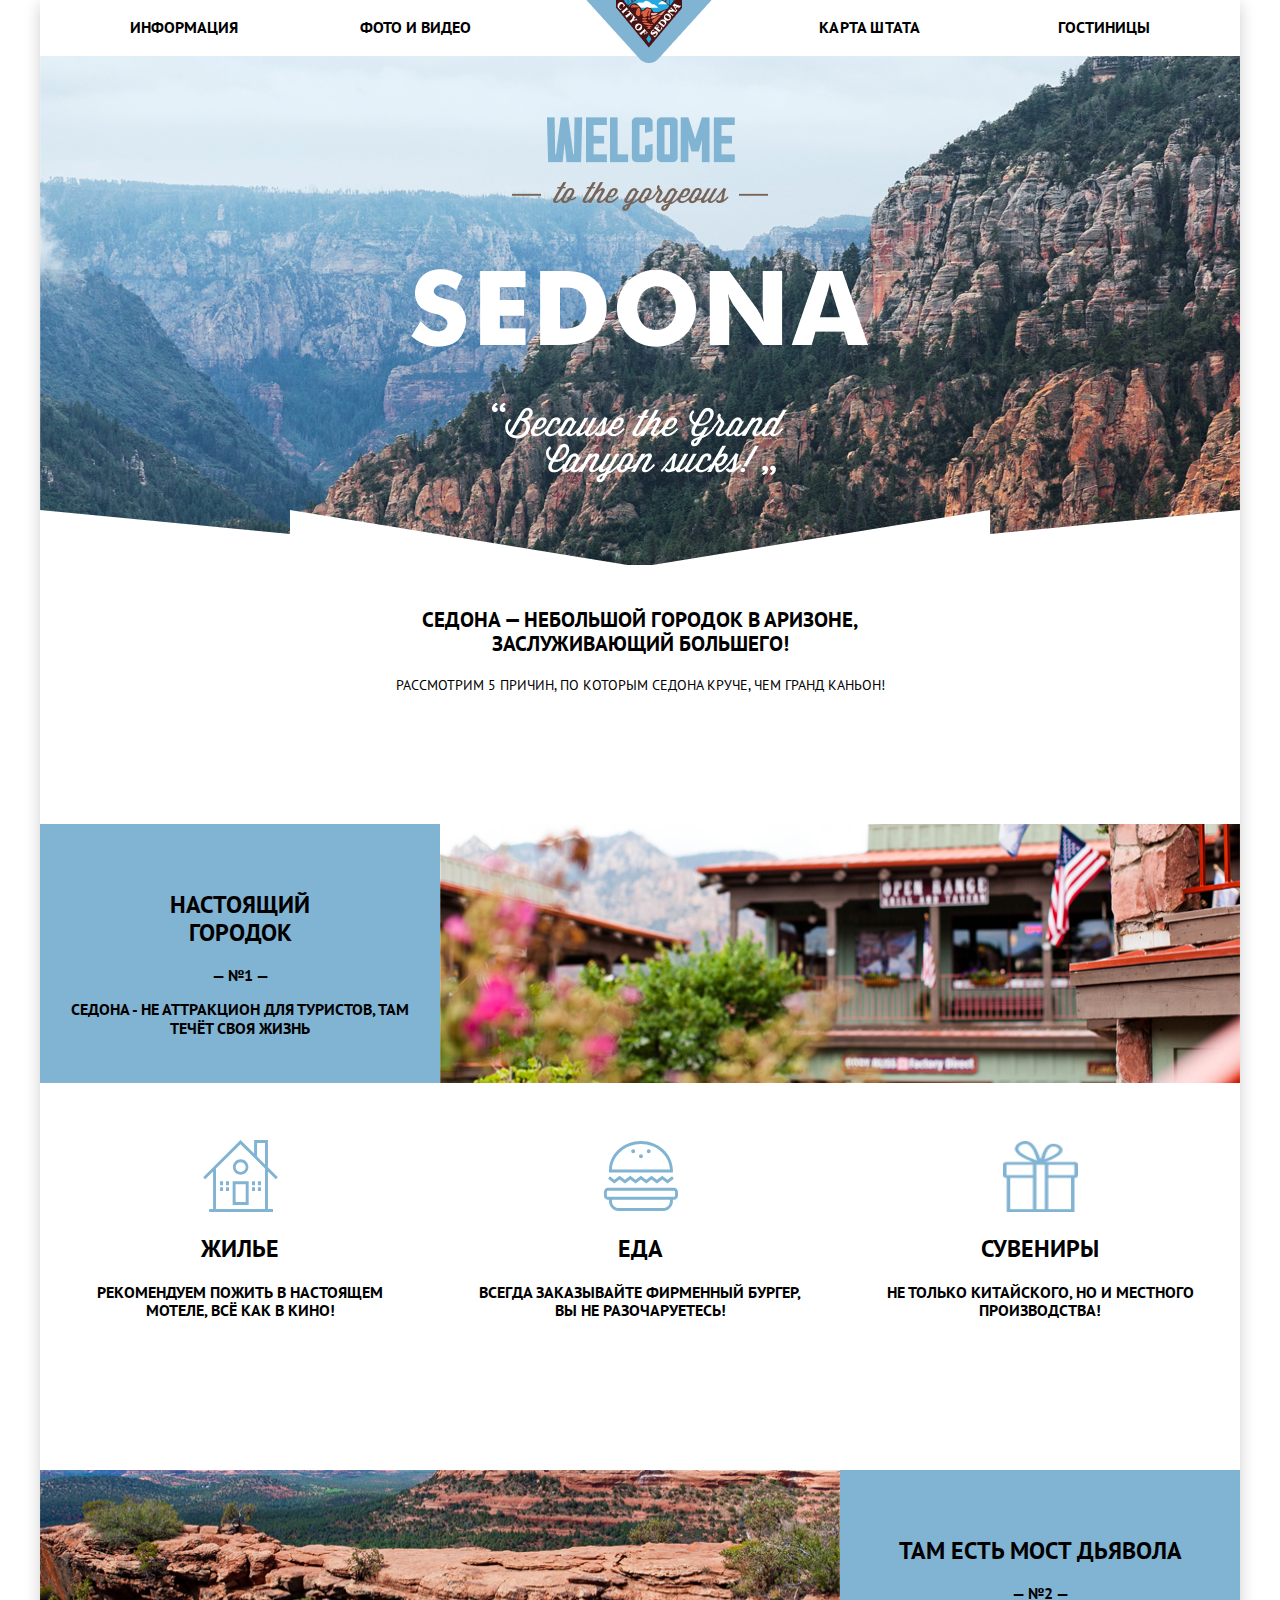
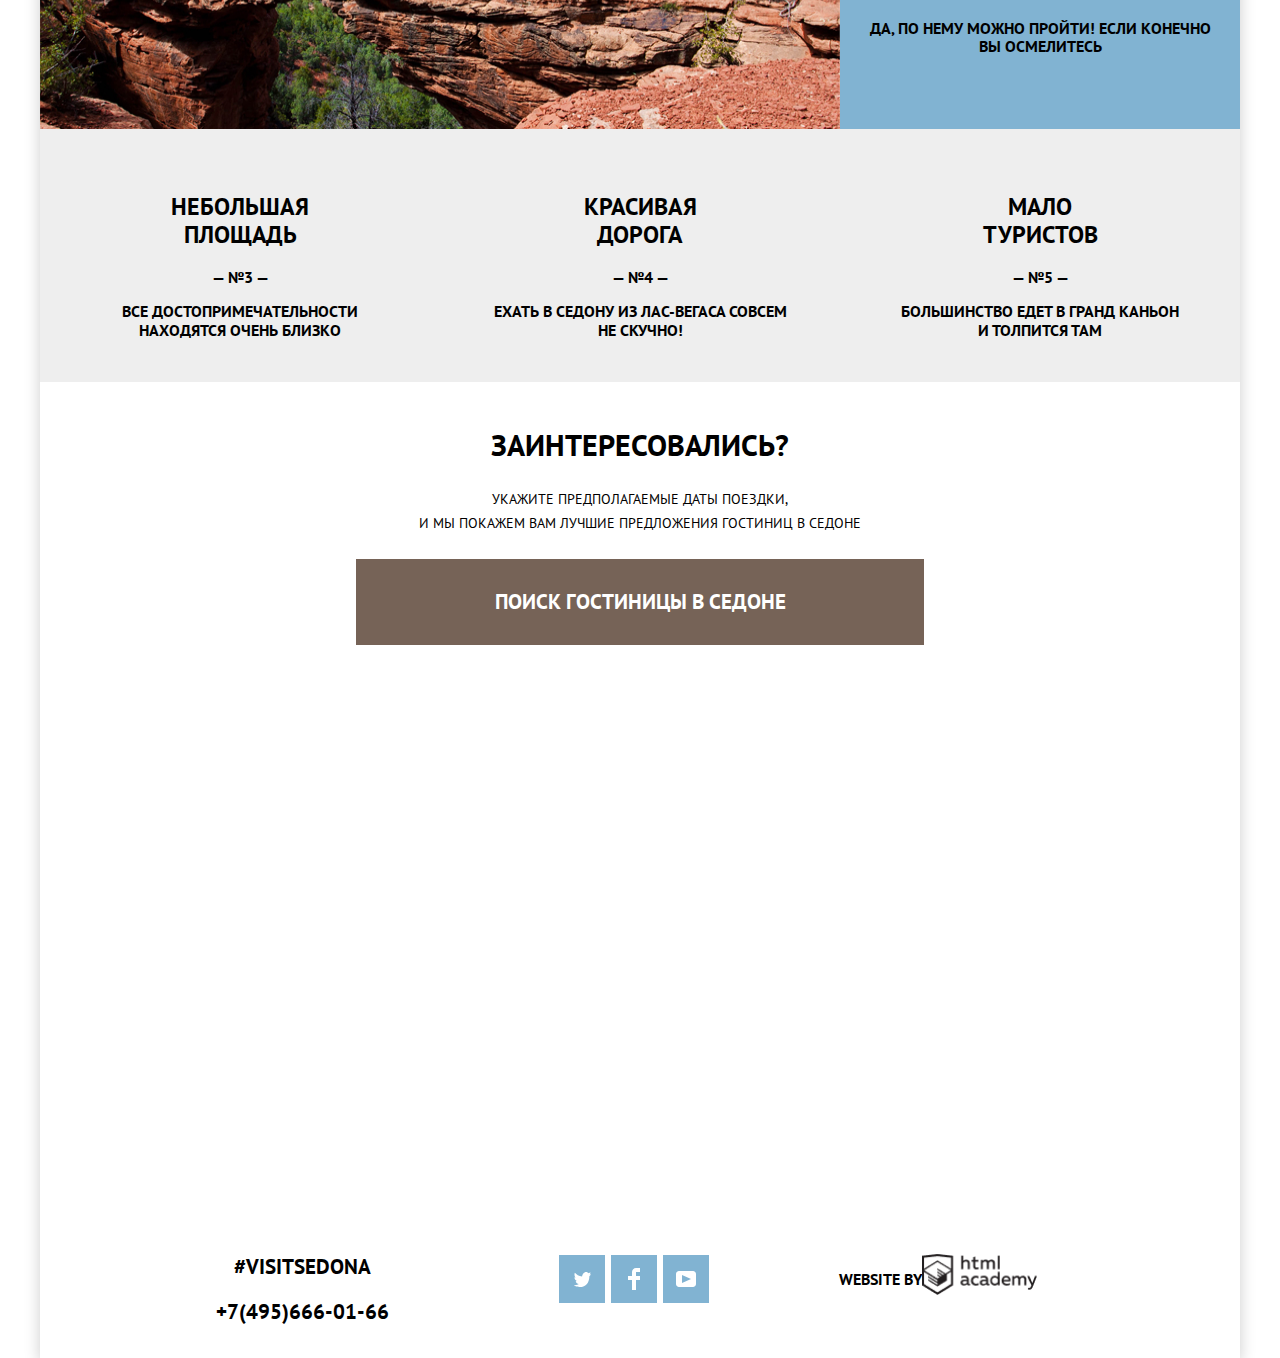
==== commit 94ea72ef: "поправка 5" ====
--- a/index.html
+++ b/index.html
@@ -110,7 +110,7 @@
           Седоне</p>
         <a class="search-modal" href="#form-modal-window">Поиск гостиницы в седоне</a>
       </div>
-      <iframe
+      <iframe class="maps"
         src="https://www.google.com/maps/embed?pb=!1m18!1m12!1m3!1d209540.72208672512!2d-111.93530069597175!3d34.85437335636785!2m3!1f0!2f0!3f0!3m2!1i1024!2i768!4f13.1!3m3!1m2!1s0x872da132f942b00d%3A0x5548c523fa6c8efd!2z0KHQtdC00L7QvdCwLCDQkNGA0LjQt9C-0L3QsCA4NjMzNiwg0KHQqNCQ!5e0!3m2!1sru!2sru!4v1616126297372!5m2!1sru!2sru"
         width="1200" height="594" style="border:0;" allowfullscreen="" loading="lazy">
       </iframe>
@@ -121,23 +121,23 @@
         <form class="modal-form" action="https://echo.htmlacademy.ru" method="post">
           <p class="modal-in">
             <label for="date-in">Дата заезда:</label>
-            <input id="date-in" type="date" name="data" value="2017-04-24">
+            <input id="date-in" type="date" name="date" value="2017-24-04">
           </p>
           <br>
           <p class="modal-out">
             <label for="date-out">Дата выезда:</label>
-            <input id="date-out" type="date" value="2017-07-04">
+            <input id="date-out" type="date" name="date" value="2017-07-04">
           </p>
           <br>
           <div class="modal-client">
             <label for="adults">Взрослые:</label>
-            <p>
+            <p class="modal-search">
               <button type="button">-</button>
               <input id="adults" type="number" name="adult" value="2">
               <button type="button" name="plus">+</button>
             </p>
             <label for="сhildren">Дети:</label>
-            <p>
+            <p class="modal-search">
               <button type="button" name="minus">-</button>
               <input id="children" type="number" name="children" value="0">
               <button type="button" name="plus">+</button>
--- a/css/style.css
+++ b/css/style.css
@@ -1,3 +1,4 @@
+*,
 *:before,
 *:after {
   -moz-box-sizing: border-box;
@@ -261,7 +262,9 @@
 .search-modal:active {
   background-color: #503e33;
 }
-
+.maps {
+  padding-top: 30px;
+}
 .form-modal {
   width: 568px;
   height: 594px;
@@ -280,7 +283,7 @@
   margin: 0 auto;
   background: #ffffff;
   box-shadow: 0px 5px 15px rgba(0, 1, 1, 0.2);
-  padding: 55px;
+
   display: flex;
   flex-direction: column;
   position: relative;
@@ -298,6 +301,10 @@
   text-align: left;
   display: flex;
   flex-direction: column;
+  padding: 55px;
+}
+.modal-in {
+  margin: 0;
 }
 .modal-in input,
 .modal-out input {
@@ -308,21 +315,27 @@
   background-repeat: no-repeat;
   background-position: right;
   background-color: var(--basic-light-grey);
-}
-.modal-client input {
-  width: 114px;
+  margin-left: 16px;
+  font-weight: 700;
+  font-size: 14px;
+  line-height: 26px;
+  text-transform: uppercase;
+}
+.modal-client {
+  display: flex;
+  align-items: center;
+  justify-content: space-between;
+  width: 458px;
+}
+.modal-search {
+  width: 124px;
+  min-height: 38px;
+  display: flex;
+  justify-content: space-between;
+}
+button[type="button"] {
+  width: 35px;
   height: 38px;
-  text-align: center;
-}
-.modal-client {
-  display: flex;
-  align-items: center;
-  justify-content: space-between;
-  width: 458px;
-}
-input[type="submit"] {
-  width: 20px;
-  height: 20px;
   border: none;
   background-color: var(--basic-light-grey);
 }
@@ -332,6 +345,10 @@
   -webkit-appearance: none;
   vertical-align: middle;
   text-align: center;
+  width: 64px;
+}
+.search img {
+  margin-top: 50%;
 }
 .modal-btn {
   width: 458px;
@@ -505,6 +522,10 @@
 .sort-up {
   margin-right: 12px;
 }
+.sort-img {
+  width: 10px;
+  height: 11px;
+}
 .hotel-list {
   padding: 0;
 }
@@ -519,6 +540,10 @@
 }
 .hotel-photo {
   padding-top: 30px;
+}
+.hotel-photo-item {
+  width: 135px;
+  height: 90px;
 }
 .hotel-info {
   text-transform: uppercase;
@@ -611,6 +636,10 @@
   padding-top: 30px;
   text-align: right;
 }
+.star-item {
+  max-width: 18px;
+  max-height: 17px;
+}
 .rating-value {
   color: var(--basic-black);
   font-weight: 400;
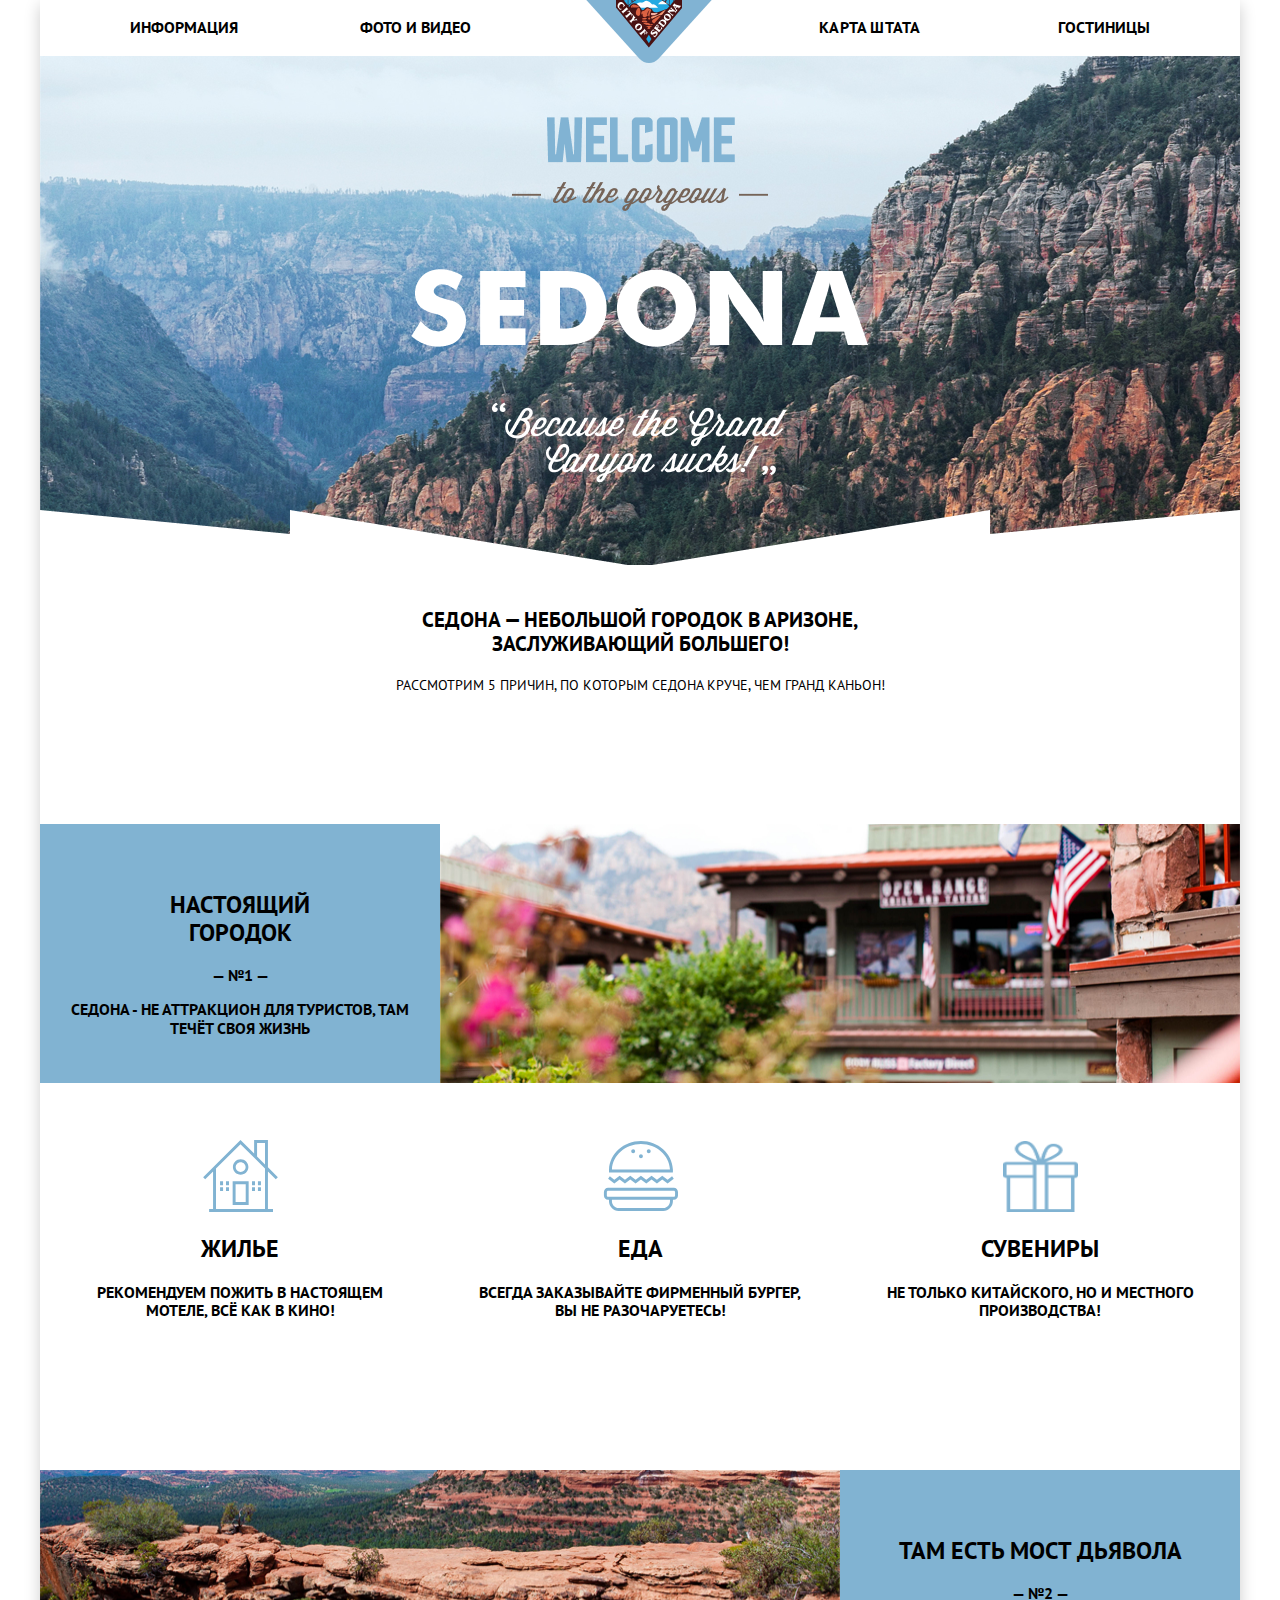
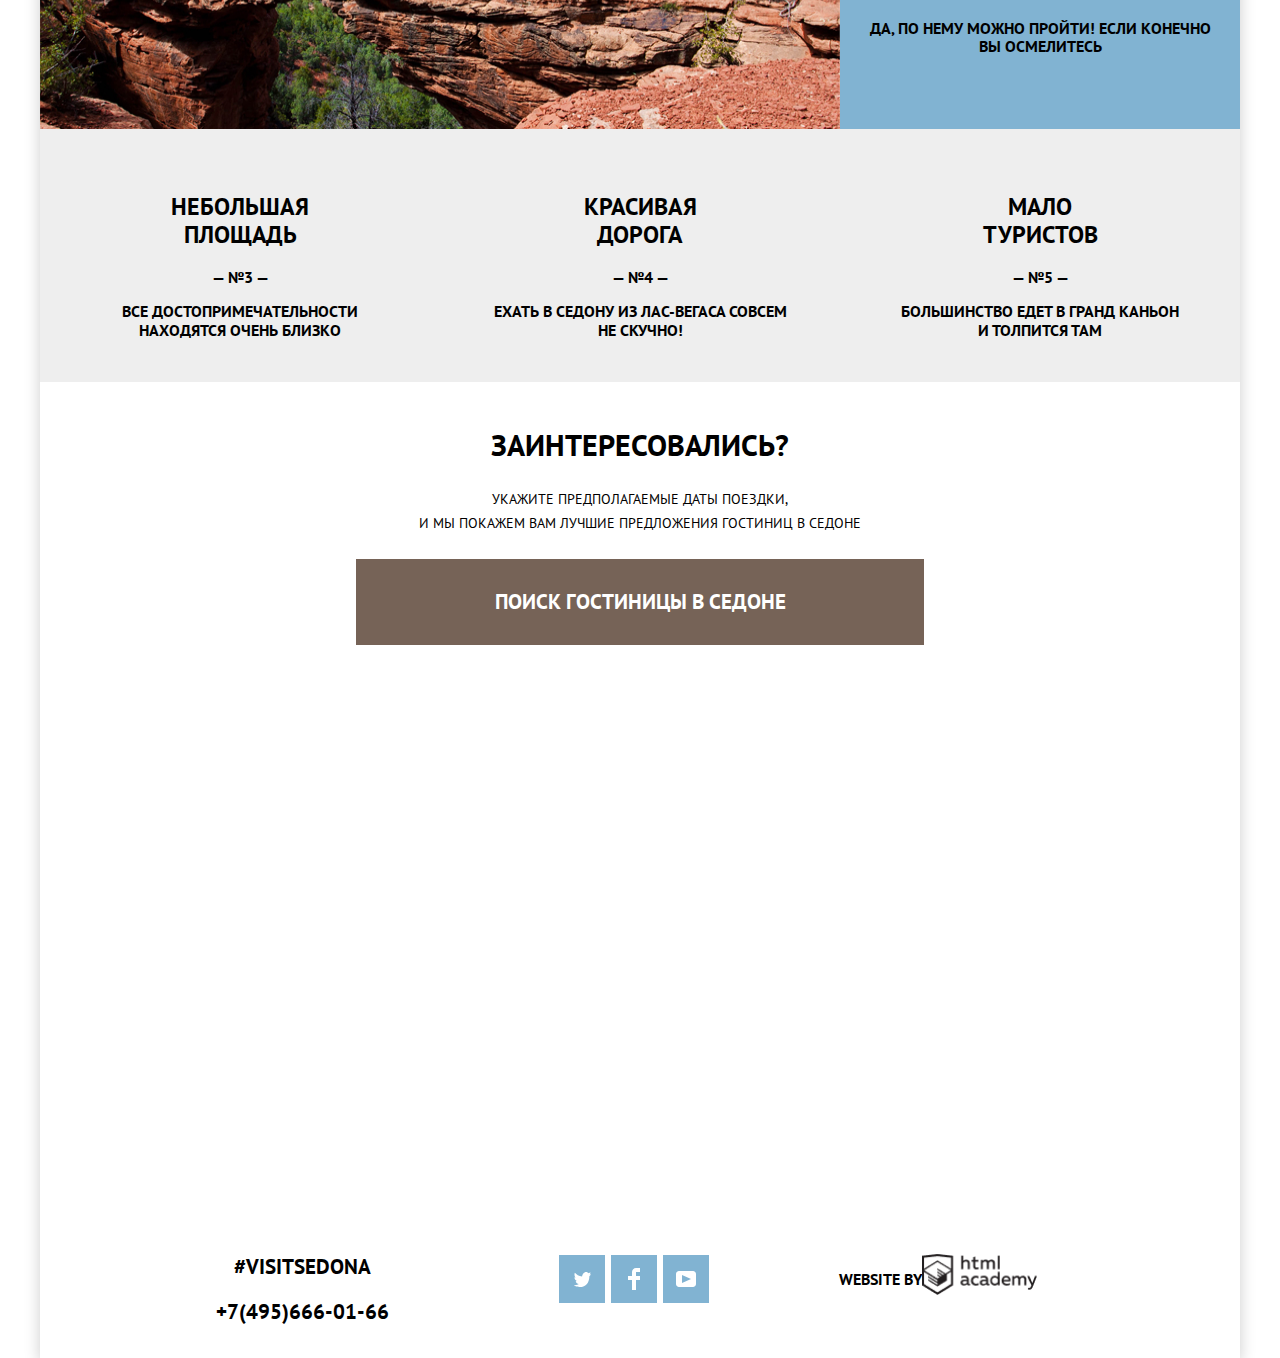
==== commit f4081937: "Исправил ошибки" ====
--- a/index.html
+++ b/index.html
@@ -17,7 +17,7 @@
   <header class="page-header">
     <nav class="page-menu">
       <a class="logo">
-        <img src="img/logo.png" alt="Логотип сайта Sedona">
+        <img src="img/logo.svg" alt="Логотип сайта Sedona">
       </a>
       <ul class="site-navigation">
         <li class="header-item"><a href="#">Информация</a></li>
--- a/css/style.css
+++ b/css/style.css
@@ -636,16 +636,30 @@
   padding-top: 30px;
   text-align: right;
 }
-.star-item {
-  max-width: 18px;
-  max-height: 17px;
+.stars-amara {
+  width: 78px;
+  height: 17px;
+  background: url("../img/star.svg");
+  background-repeat: repeat;
+}
+.stars-desert {
+  width: 58px;
+  height: 17px;
+  background: url("../img/star.svg");
+  background-repeat: repeat;
+}
+.stars-villas {
+  width: 38px;
+  height: 17px;
+  background: url("../img/star.svg");
+  background-repeat: repeat;
 }
 .rating-value {
   color: var(--basic-black);
   font-weight: 400;
   font-size: 14px;
   line-height: 21px;
-  margin-top: 47px;
+  margin-top: 30px;
   text-transform: uppercase;
   background-color: var(--basic-light-grey);
   padding: 3px 15px;
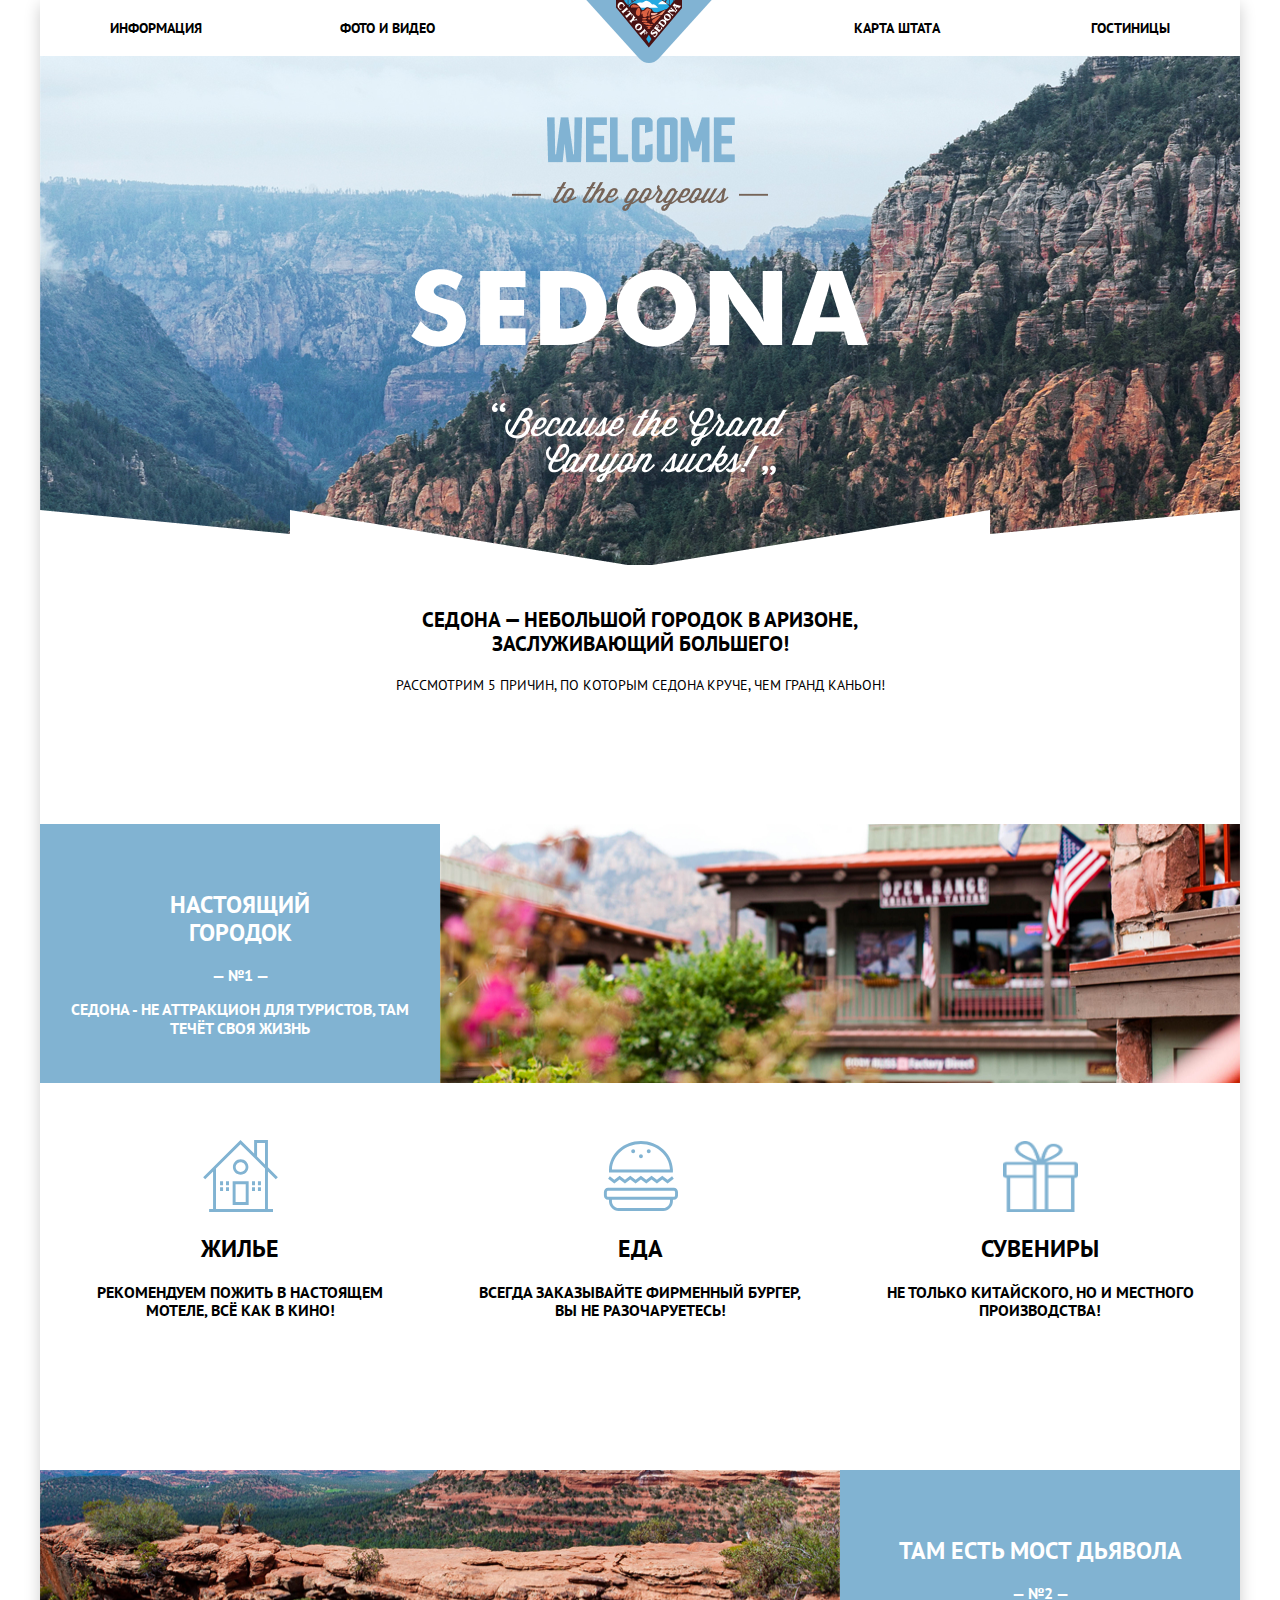
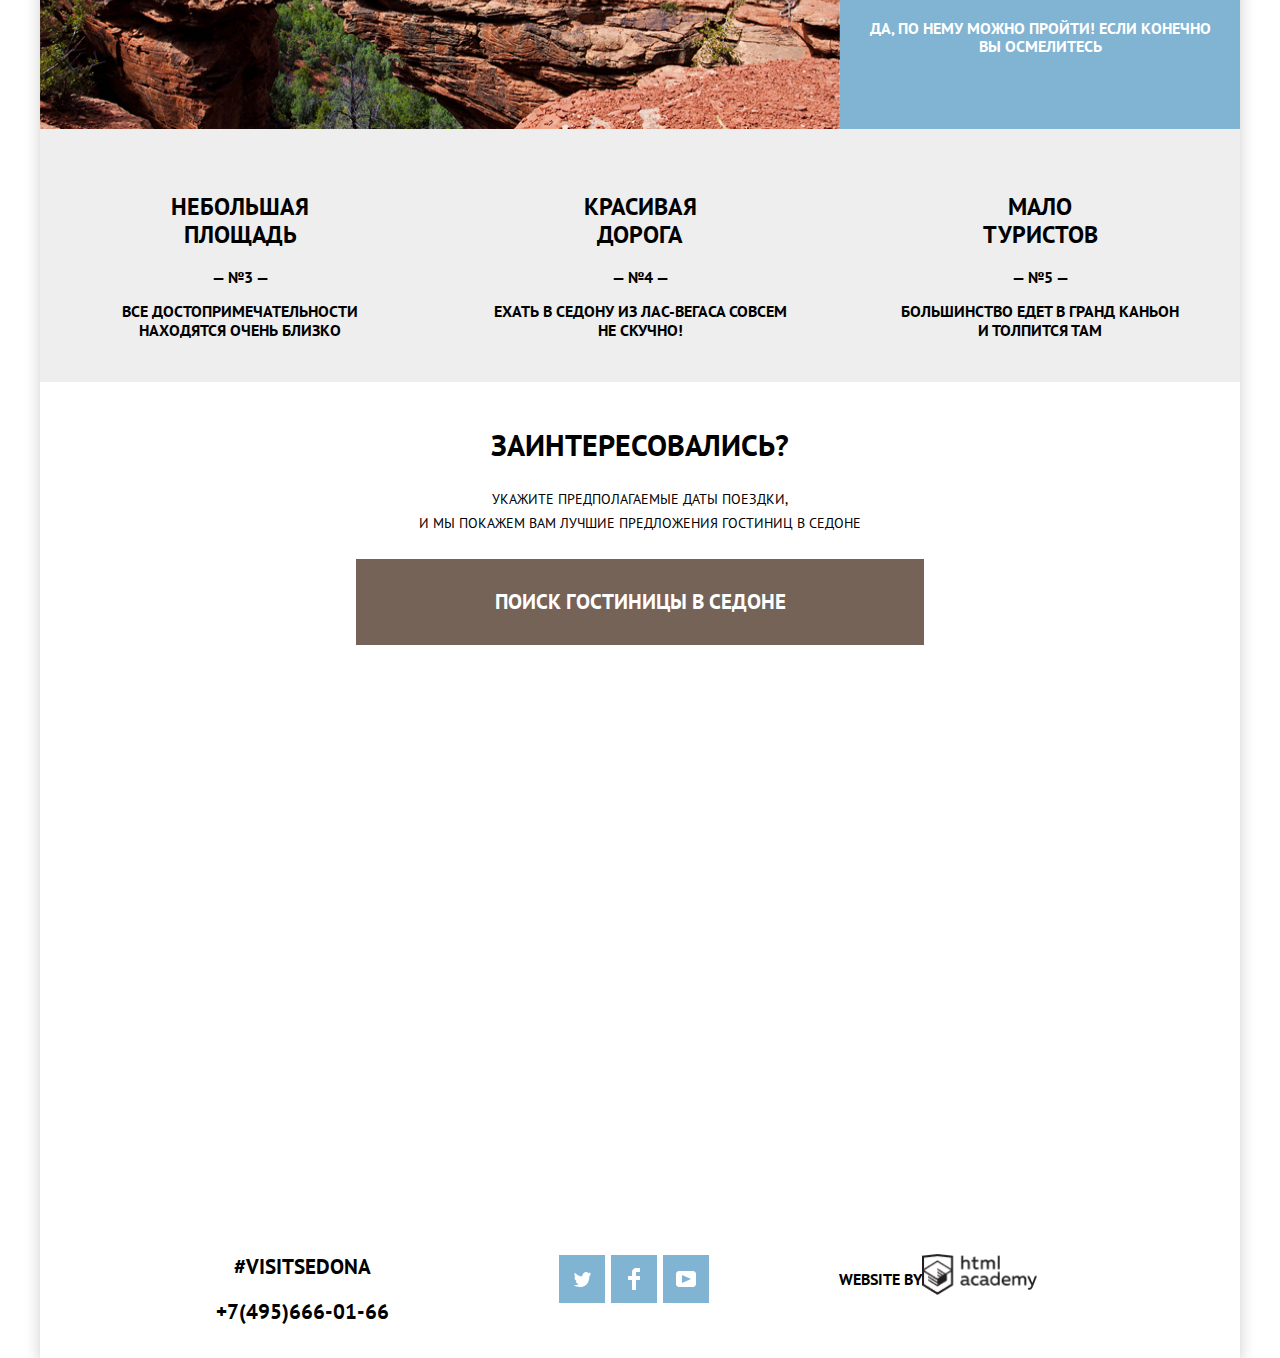
==== commit 2dab59ff: "исправил" ====
--- a/index.html
+++ b/index.html
@@ -121,12 +121,12 @@
         <form class="modal-form" action="https://echo.htmlacademy.ru" method="post">
           <p class="modal-in">
             <label for="date-in">Дата заезда:</label>
-            <input id="date-in" type="date" name="date" value="2017-24-04">
+            <input id="date-in" type="text" name="date" value="2017-24-04">
           </p>
           <br>
           <p class="modal-out">
             <label for="date-out">Дата выезда:</label>
-            <input id="date-out" type="date" name="date" value="2017-07-04">
+            <input id="date-out" type="text" name="date" value="2017-07-04">
           </p>
           <br>
           <div class="modal-client">
--- a/css/style.css
+++ b/css/style.css
@@ -36,7 +36,8 @@
 }
 .page {
   height: 100%;
-  min-width: 1200px;
+  width: 1200px;
+  margin: auto;
 }
 .page-body {
   width: 1200px;
@@ -49,6 +50,7 @@
   box-shadow: 0px 5px 15px rgba(0, 1, 1, 0.2);
   background-color: #ffffff;
   position: relative;
+  margin: auto;
 }
 
 h1 {
@@ -105,12 +107,18 @@
 .site-navigation li:nth-child(1),
 .site-navigation li:nth-child(2) {
   text-align: left;
+  margin-left: -39px;
 }
 .site-navigation li:nth-child(3),
 .site-navigation li:nth-child(4) {
   text-align: right;
-}
-
+  margin-right: -39px;
+}
+.header-item {
+  font-weight: 700;
+  font-size: 14px;
+  line-height: 26px;
+}
 .page-menu .logo {
   height: 70px;
 }
@@ -169,6 +177,7 @@
   background-color: var(--basic-blue);
   text-transform: uppercase;
   padding-top: 47px;
+  color: var(--basic-white);
 }
 .services-items {
   height: 330px;
@@ -199,6 +208,7 @@
   background-color: var(--basic-blue);
   text-transform: uppercase;
   padding-top: 47px;
+  color: var(--basic-white);
 }
 .services-text-item {
   height: 256px;
@@ -445,6 +455,7 @@
 }
 .cost {
   text-align: center;
+  margin: auto;
 }
 .slider {
   width: 319px;
